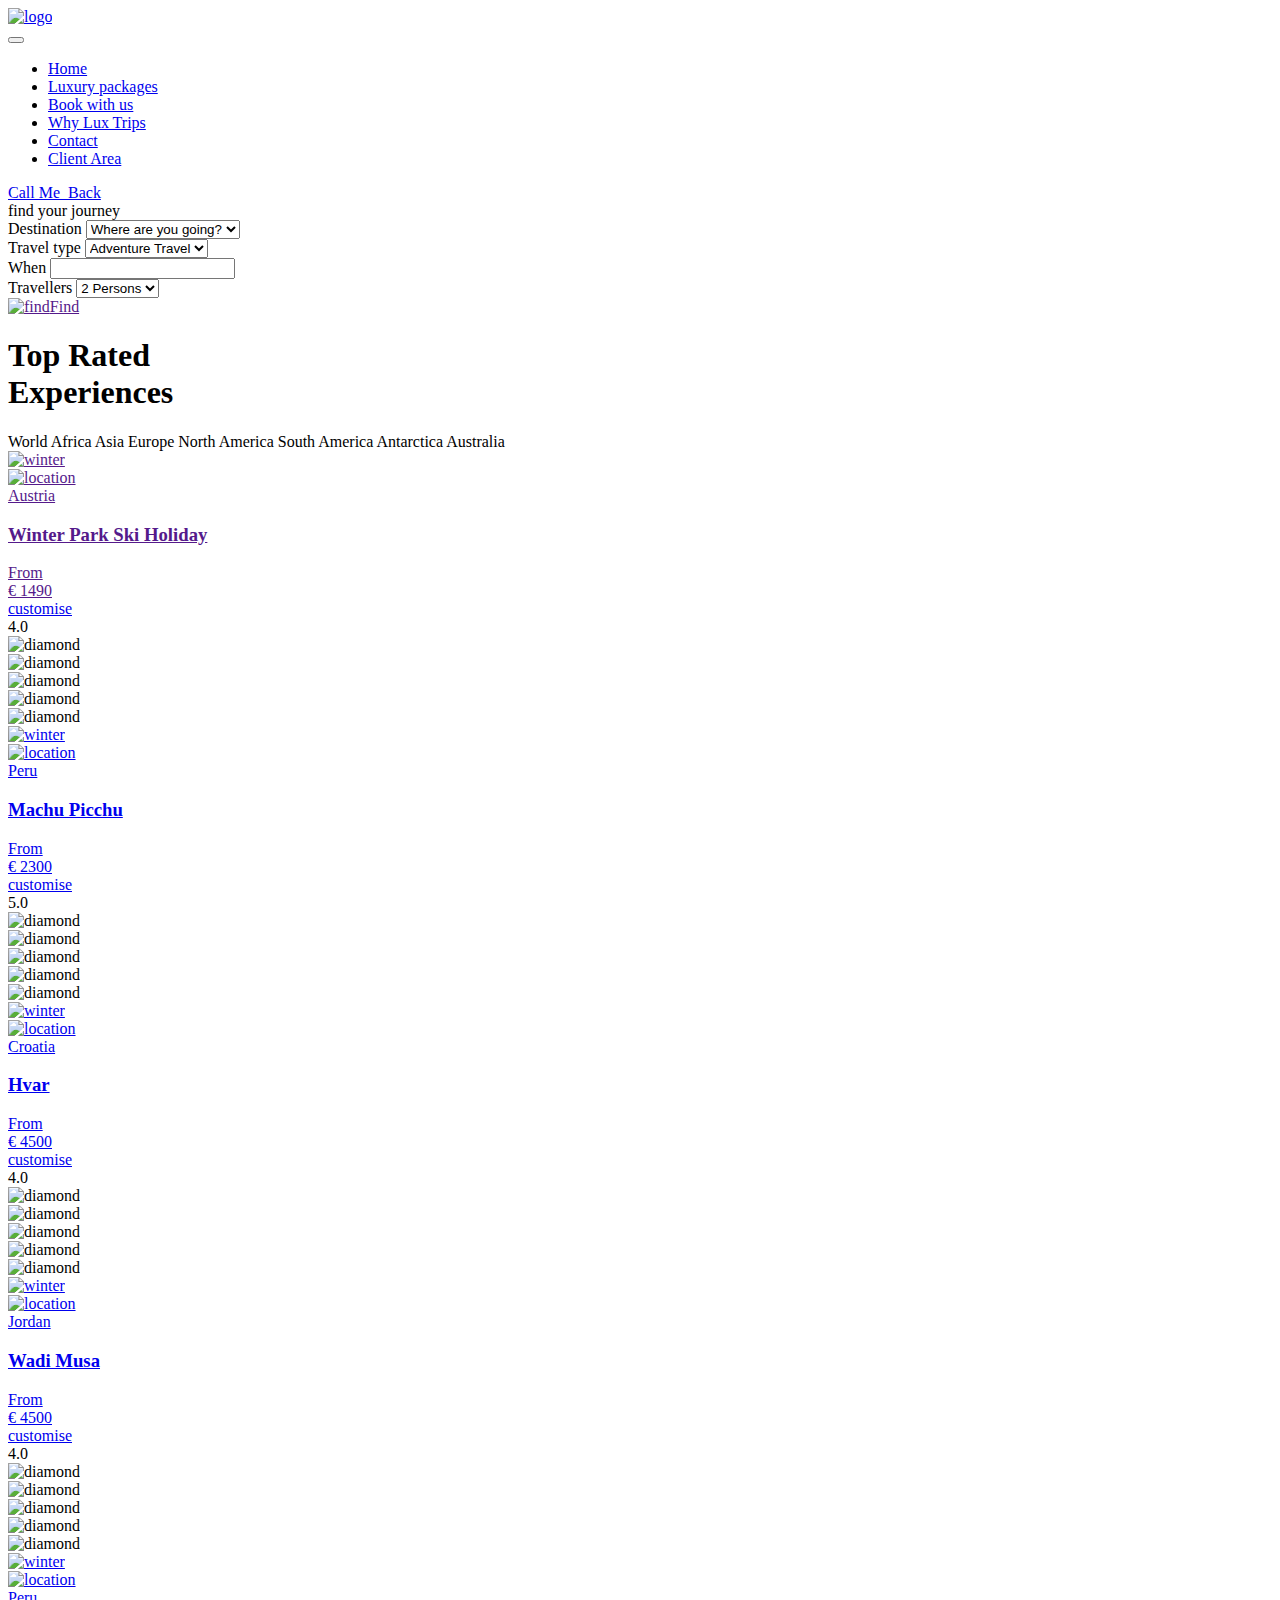
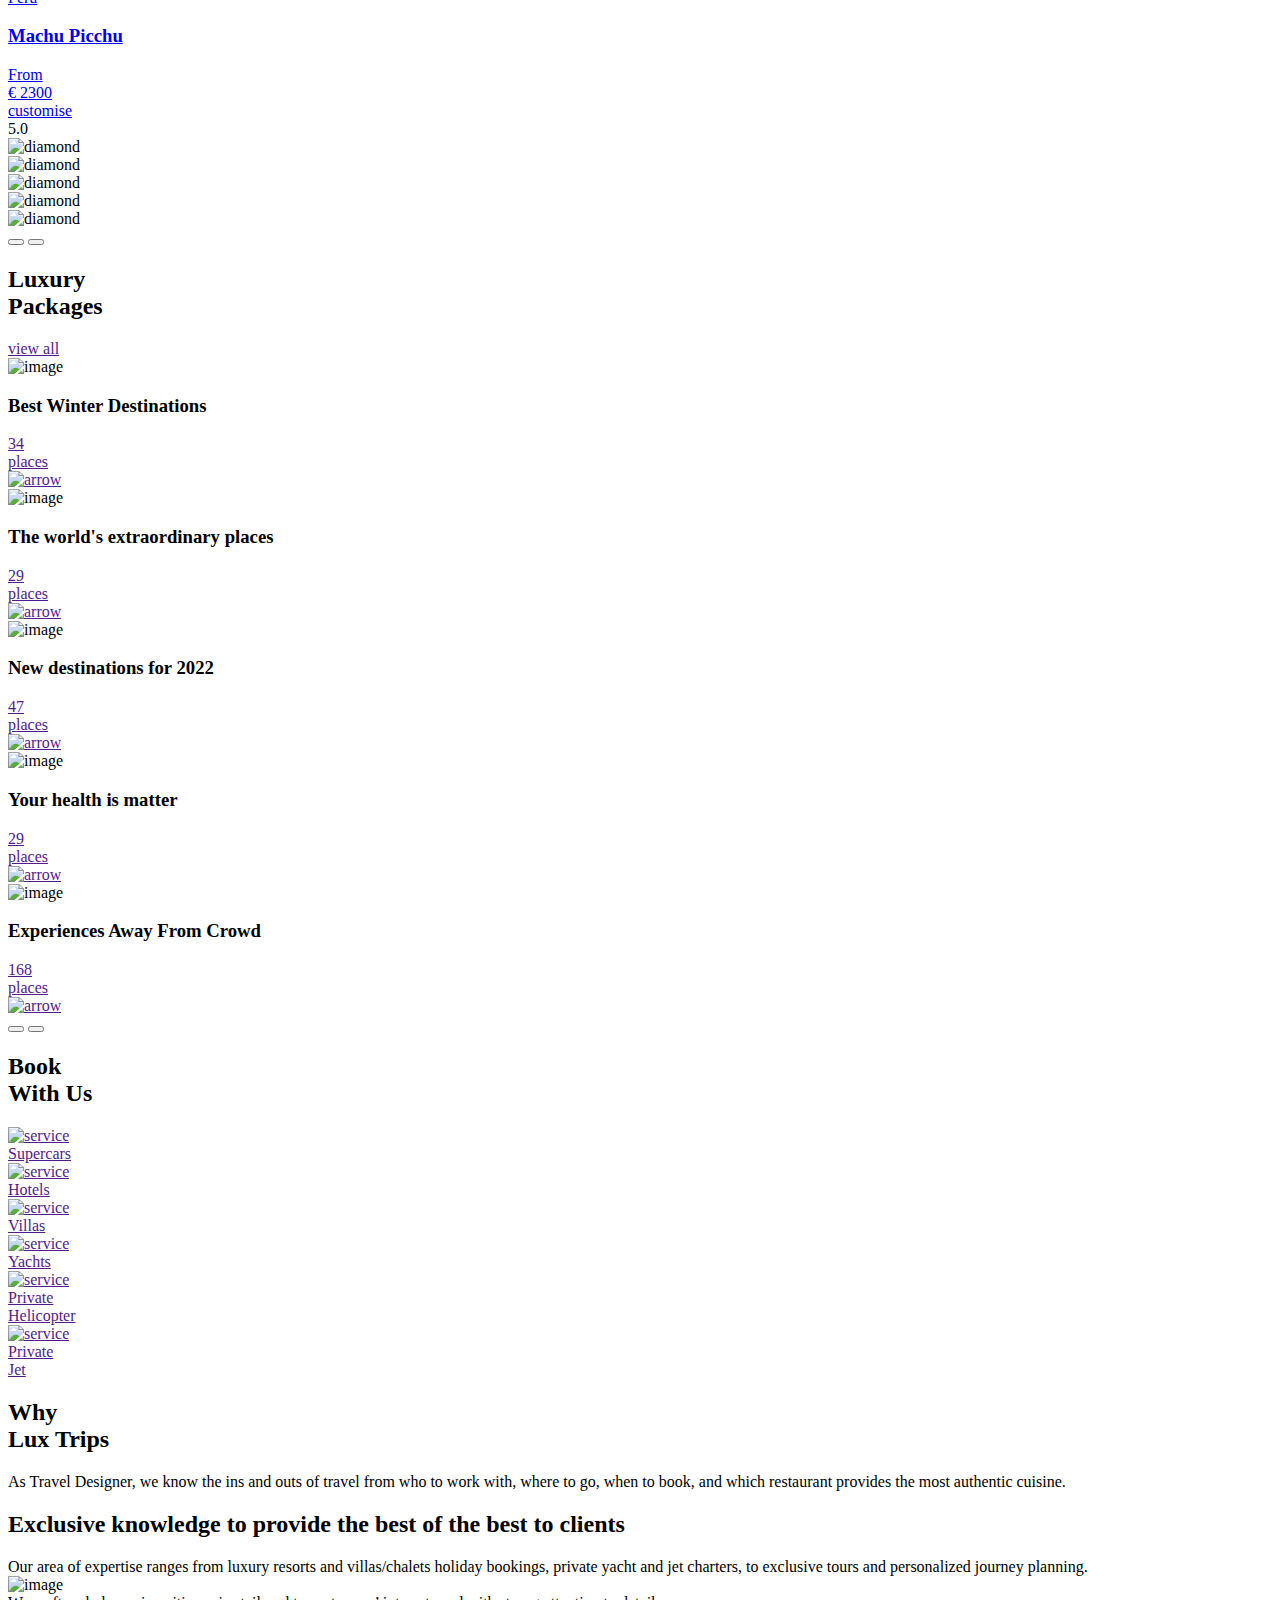
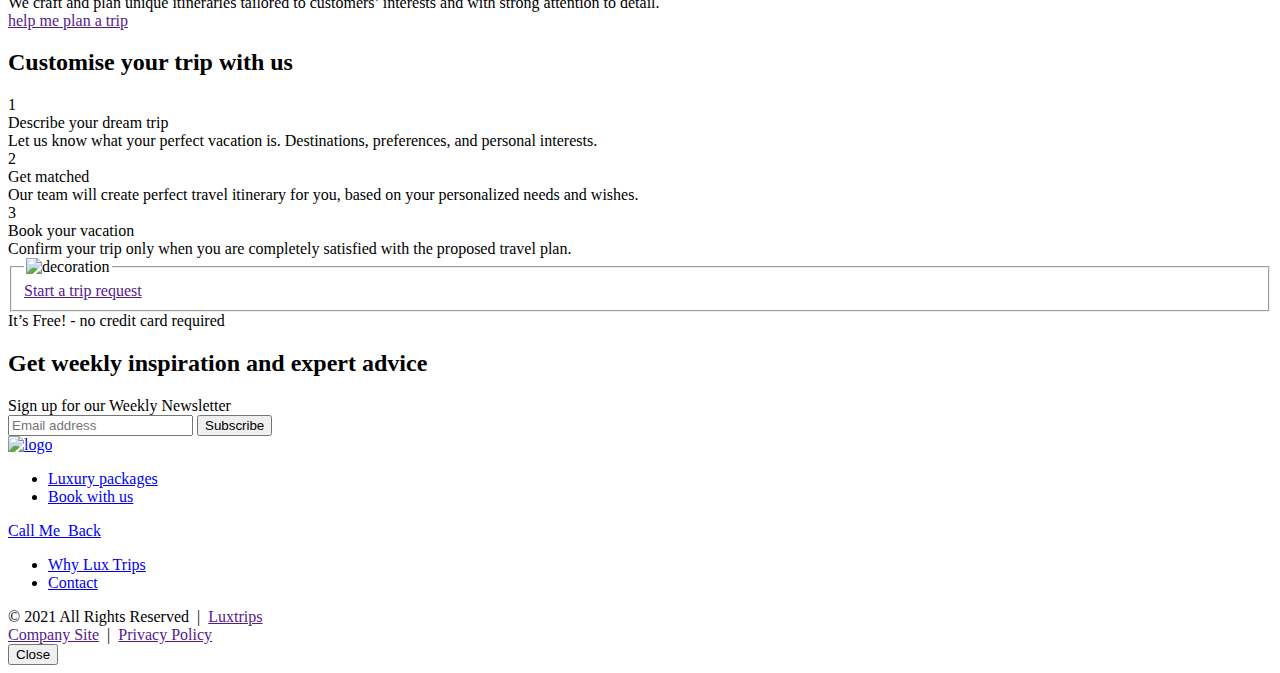
==== index.html @ 66e832b1 "Add files via upload" ====
<!DOCTYPE html>
<html lang="ru">

<head>
	<title>LuxTrips</title>
	<meta charset="UTF-8">
	<meta name="format-detection" content="telephone=no">
	<!-- <style>body{opacity: 0;}</style> -->
	<link rel="stylesheet" href="css/style.min.css?_v=20220326001616">
	<link rel="shortcut icon" href="favicon.ico">
	<!-- <meta name="robots" content="noindex, nofollow"> -->
	<meta name="viewport" content="width=device-width, initial-scale=1.0">
</head>

<body>
	<div class="wrapper">
		<header class="header">
			<div data-lp class="header__wrapper">
				<div class="header__container">
					<div class="header__body">
						<a href="index.html" data-da=".header__body,768" class="header__logo"><img src="img/logo.svg" alt="logo"></a>
						<div class="header__menu menu">
							<button type="button" class="menu__icon icon-menu"><span></span></button>
							<nav class="menu__body">
								<ul class="menu__list">
									<li class="menu__item"><a href="index.html" class="menu__link">Home</a></li>
									<li class="menu__item"><a href="pack.html" class="menu__link">Luxury packages</a></li>
									<li class="menu__item"><a href="booking.html" class="menu__link">Book with us</a></li>
									<li class="menu__item"><a href="why.html" class="menu__link">Why Lux Trips</a></li>
									<li class="menu__item"><a href="contact.html" class="menu__link">Contact</a></li>
									<li class="menu__item"><a href="client.html" class="menu__link">Client Area</a></li>
								</ul>
							</nav>
						</div>
						<a href="#" data-da=".header__body,768" data-popup="#popup" class="header__callback btn btn_b"> Call Me <span>&nbsp;Back</span></a>
					</div>
				</div>
			</div>
		</header>
		<main class="page">
			<section class="page__main-block main-block">
				<div class="main-block__container">
					<div class="main-block__body">
						<div class="main-block__find">find your journey</div>
						<div class="main-block__table">
							<form data-one-select action="#" class="main-block__form form-main">
								<div class="form-main__wrapper">
									<div class="form-main__row form-main__row_first">
										<div class="form-main__destination">
											<label for="sel_dest" class="form-main__label label-main">
												<span class="label-main__text label-main__text_dest">Destination</span>
											</label>
											<select id="sel_dest" name="form[]" class="form">
												<option value="" selected>Where are you going?</option>
												<option value="1">Africa</option>
												<option value="2">Asia</option>
												<option value="3">Europe</option>
												<option value="4">North America</option>
												<option value="5">South America</option>
												<option value="6">Antarctia</option>
												<option value="7">Australia</option>
											</select>
										</div>
										<div class="form-main__type">
											<label for="sel_type" class="form-main__label label-main">
												<span class="label-main__text label-main__text_type">Travel type</span>
											</label>
											<select id="sel_type" name="form[]" class="form">
												<option value="1" selected>Adventure Travel</option>
												<option value="2">Relax Travel</option>
												<option value="3">Romantic Travel</option>
												<option value="4">Winter Travel</option>
											</select>
										</div>
									</div>
									<div class="form-main__row">
										<div class="form-main__date">
											<label for="sel_date" class="form-main__label label-main label-main_pl">
												<span class="label-main__text label-main__text_date">When</span>
											</label>
											<input type="text" id="my-id" class="form-main__input">
										</div>
										<div class="form-main__traveller">
											<label for="sel_traveller" class="form-main__label label-main">
												<span class="label-main__text label-main__text_travellers">Travellers</span>
											</label>
											<select id="sel_traveller" name="form[]" class="form">
												<option value="" selected>2 Persons</option>
												<option value="1">1 Person</option>
												<option value="2">2 Persons</option>
												<option value="3">3 Persons</option>
												<option value="4">4 Persons</option>
												<option value="5">5 Persons</option>
												<option value="6">6 Persons</option>
												<option value="7">7 Persons</option>
												<option value="8">8 Persons</option>
											</select>
										</div>
									</div>
								</div>
								<a href="" class="form-main__button btn btn_find"><img src="img/icons/find.svg" alt="find"><span>Find</span></a>
							</form>
						</div>
					</div>
				</div>
			</section>
			<section class="page__top top">
				<div class="top__container">
					<h1 class="top__title title title-block">Top Rated <br> Experiences</h1>
					<div class="top__body">
						<div class="top__categories">
							<span data-filter="all" class="top__category _active">World</span>
							<span data-filter="filter1" class="top__category">Africa</span>
							<span data-filter="filter2" class="top__category">Asia</span>
							<span data-filter="filter3" class="top__category">Europe</span>
							<span data-filter="filter2" class="top__category">North America</span>
							<span data-filter="filter1" class="top__category">South America</span>
							<span data-filter="filter3" class="top__category">Antarctica</span>
							<span data-filter="filter1" class="top__category">Australia</span>
						</div>
						<div class="top__slider swiper">
							<div class="top__wrapper swiper-wrapper">
								<article class="top__slide swiper-slide card filter2">
									<a href="" class="card__link">
										<picture><source srcset="img/top/01.webp" type="image/webp"><img class="card__bg" src="img/top/01.jpg" alt="winter"></picture>
										<div class="card__body">
											<div class="card__content">
												<div class="card__dest dest-card">
													<div class="dest-card__top">
														<div class="dest-card__icon">
															<img src="img/top/location.svg" alt="location">
														</div>
														<div class="dest-card__country">Austria</div>
													</div>
													<h3 class="dest-card__place">Winter Park Ski Holiday</h3>
												</div>
												<div class="card__price price-card">
													<div class="price-card__content">
														<div class="price-card__from">From</div>
														<div class="price-card__price">€ 1490</div>
													</div>
													<a href="#" class="price-card__button btn btn_b">customise</a>
												</div>
											</div>
											<div class="card__rating">
												<div class="card__number">4.0</div>
												<div class="card__items">
													<div class="card__item">
														<img src="img/top/diamond_b.svg" alt="diamond">
													</div>
													<div class="card__item">
														<img src="img/top/diamond_f.svg" alt="diamond">
													</div>
													<div class="card__item">
														<img src="img/top/diamond_f.svg" alt="diamond">
													</div>
													<div class="card__item">
														<img src="img/top/diamond_f.svg" alt="diamond">
													</div>
													<div class="card__item">
														<img src="img/top/diamond_f.svg" alt="diamond">
													</div>
												</div>
											</div>
										</div>
									</a>
								</article>
								<article class="top__slide swiper-slide card filter1">
									<a href="#" class="card__link">
										<picture><source srcset="img/top/02.webp" type="image/webp"><img class="card__bg" src="img/top/02.jpg" alt="winter"></picture>
										<div class="card__body">
											<div class="card__content">
												<div class="card__dest dest-card">
													<div class="dest-card__top">
														<div class="dest-card__icon">
															<img src="img/top/location.svg" alt="location">
														</div>
														<div class="dest-card__country">Peru</div>
													</div>
													<h3 class="dest-card__place">Machu Picchu</h3>
												</div>
												<div class="card__price price-card">
													<div class="price-card__content">
														<div class="price-card__from">From</div>
														<div class="price-card__price">€ 2300</div>
													</div>
													<a href="#" class="price-card__button btn btn_b price-card__button_show">customise</a>
												</div>
											</div>
											<div class="card__rating">
												<div class="card__number">5.0</div>
												<div class="card__items">
													<div class="card__item">
														<img src="img/top/diamond_f.svg" alt="diamond">
													</div>
													<div class="card__item">
														<img src="img/top/diamond_f.svg" alt="diamond">
													</div>
													<div class="card__item">
														<img src="img/top/diamond_f.svg" alt="diamond">
													</div>
													<div class="card__item">
														<img src="img/top/diamond_f.svg" alt="diamond">
													</div>
													<div class="card__item">
														<img src="img/top/diamond_f.svg" alt="diamond">
													</div>
												</div>
											</div>
										</div>
									</a>
								</article>
								<article class="top__slide swiper-slide card filter1">
									<a href="#" class="card__link">
										<picture><source srcset="img/top/03.webp" type="image/webp"><img class="card__bg" src="img/top/03.jpg" alt="winter"></picture>
										<div class="card__body">
											<div class="card__content">
												<div class="card__dest dest-card">
													<div class="dest-card__top">
														<div class="dest-card__icon">
															<img src="img/top/location.svg" alt="location">
														</div>
														<div class="dest-card__country">Croatia</div>
													</div>
													<h3 class="dest-card__place">Hvar</h3>
												</div>
												<div class="card__price price-card">
													<div class="price-card__content">
														<div class="price-card__from">From</div>
														<div class="price-card__price">€ 4500</div>
													</div>
													<a href="#" class="price-card__button btn btn_b">customise</a>
												</div>
											</div>
											<div class="card__rating">
												<div class="card__number">4.0</div>
												<div class="card__items">
													<div class="card__item">
														<img src="img/top/diamond_b.svg" alt="diamond">
													</div>
													<div class="card__item">
														<img src="img/top/diamond_f.svg" alt="diamond">
													</div>
													<div class="card__item">
														<img src="img/top/diamond_f.svg" alt="diamond">
													</div>
													<div class="card__item">
														<img src="img/top/diamond_f.svg" alt="diamond">
													</div>
													<div class="card__item">
														<img src="img/top/diamond_f.svg" alt="diamond">
													</div>
												</div>
											</div>
										</div>
									</a>
								</article>
								<article class="top__slide swiper-slide card filter1">
									<a href="#" class="card__link">
										<picture><source srcset="img/top/04.webp" type="image/webp"><img class="card__bg" src="img/top/04.jpg" alt="winter"></picture>
										<div class="card__body">
											<div class="card__content">
												<div class="card__dest dest-card">
													<div class="dest-card__top">
														<div class="dest-card__icon">
															<img src="img/top/location.svg" alt="location">
														</div>
														<div class="dest-card__country">Jordan</div>
													</div>
													<h3 class="dest-card__place">Wadi Musa</h3>
												</div>
												<div class="card__price price-card">
													<div class="price-card__content">
														<div class="price-card__from">From</div>
														<div class="price-card__price">€ 4500</div>
													</div>
													<a href="#" class="price-card__button btn btn_b">customise</a>
												</div>
											</div>
											<div class="card__rating">
												<div class="card__number">4.0</div>
												<div class="card__items">
													<div class="card__item">
														<img src="img/top/diamond_b.svg" alt="diamond">
													</div>
													<div class="card__item">
														<img src="img/top/diamond_f.svg" alt="diamond">
													</div>
													<div class="card__item">
														<img src="img/top/diamond_f.svg" alt="diamond">
													</div>
													<div class="card__item">
														<img src="img/top/diamond_f.svg" alt="diamond">
													</div>
													<div class="card__item">
														<img src="img/top/diamond_f.svg" alt="diamond">
													</div>
												</div>
											</div>
										</div>
									</a>
								</article>
								<article class="top__slide swiper-slide card filter3">
									<a href="#" class="card__link">
										<picture><source srcset="img/top/05.webp" type="image/webp"><img class="card__bg" src="img/top/05.jpg" alt="winter"></picture>
										<div class="card__body">
											<div class="card__content">
												<div class="card__dest dest-card">
													<div class="dest-card__top">
														<div class="dest-card__icon">
															<img src="img/top/location.svg" alt="location">
														</div>
														<div class="dest-card__country">Peru</div>
													</div>
													<h3 class="dest-card__place">Machu Picchu</h3>
												</div>
												<div class="card__price price-card">
													<div class="price-card__content">
														<div class="price-card__from">From</div>
														<div class="price-card__price">€ 2300</div>
													</div>
													<a href="#" class="price-card__button btn btn_b">customise</a>
												</div>
											</div>
											<div class="card__rating">
												<div class="card__number">5.0</div>
												<div class="card__items">
													<div class="card__item">
														<img src="img/top/diamond_f.svg" alt="diamond">
													</div>
													<div class="card__item">
														<img src="img/top/diamond_f.svg" alt="diamond">
													</div>
													<div class="card__item">
														<img src="img/top/diamond_f.svg" alt="diamond">
													</div>
													<div class="card__item">
														<img src="img/top/diamond_f.svg" alt="diamond">
													</div>
													<div class="card__item">
														<img src="img/top/diamond_f.svg" alt="diamond">
													</div>
												</div>
											</div>
										</div>
									</a>
								</article>
							</div>
							<button type="button" class="slider-arrow slider-arrow_prev"></button>
							<button type="button" class="slider-arrow slider-arrow_next"></button>
						</div>
					</div>
			</section>
			<section class="page__lux lux">
				<div class="lux__container">
					<div class="lux__header">
						<h2 class="lux__title title">Luxury <br> Packages</h2>
						<a href="" class="lux__button btn btn_b">view all</a>
					</div>
					<article data-da=".lux__wrapper,768" class="lux__pack pack-lux pack-lux_mt">
						<div class="pack-lux__image">
							<picture><source srcset="img/lux/02.webp" type="image/webp"><img src="img/lux/02.jpg" alt="image"></picture>
						</div>
						<div class="pack-lux__wrapper">
							<h3 class="pack-lux__title">Best Winter Destinations</h3>
						</div>
						<div class="pack-lux__body">
							<a href="" class="pack-lux__content">
								<div class="pack-lux__number">34</div>
								<div class="pack-lux__text">places</div>
								<img src="img/lux/arrow_right.svg" alt="arrow">
							</a>
						</div>
					</article>
					<article data-da=".lux__wrapper,768" class="lux__pack pack-lux">
						<div class="pack-lux__image">
							<picture><source srcset="img/lux/04.webp" type="image/webp"><img src="img/lux/04.jpg" alt="image"></picture>
						</div>
						<div class="pack-lux__wrapper">
							<h3 class="pack-lux__title">The world's extraordinary places</h3>
						</div>
						<div class="pack-lux__body">
							<a href="" class="pack-lux__content">
								<div class="pack-lux__number">29</div>
								<div class="pack-lux__text">places</div>
								<img src="img/lux/arrow_right.svg" alt="arrow">
							</a>
						</div>
					</article>
					<article data-da=".lux__wrapper,768" class="lux__pack pack-lux pack-lux_mb ">
						<div class="pack-lux__image">
							<picture><source srcset="img/lux/01.webp" type="image/webp"><img src="img/lux/01.jpg" alt="image"></picture>
						</div>
						<div class="pack-lux__wrapper">
							<h3 class="pack-lux__title">New destinations for 2022</h3>
						</div>
						<div class="pack-lux__body">
							<a href="" class="pack-lux__content">
								<div class="pack-lux__number">47</div>
								<div class="pack-lux__text">places</div>
								<img src="img/lux/arrow_right.svg" alt="arrow">
							</a>
						</div>
					</article>
					<article data-da=".lux__wrapper,768" class="lux__pack pack-lux">
						<div class="pack-lux__image">
							<picture><source srcset="img/lux/03.webp" type="image/webp"><img src="img/lux/03.jpg" alt="image"></picture>
						</div>
						<div class="pack-lux__wrapper">
							<h3 class="pack-lux__title">Your health is matter</h3>
						</div>
						<div class="pack-lux__body">
							<a href="" class="pack-lux__content">
								<div class="pack-lux__number">29</div>
								<div class="pack-lux__text">places</div>
								<img src="img/lux/arrow_right.svg" alt="arrow">
							</a>
						</div>
					</article>
					<article data-da=".lux__wrapper,768" class="lux__pack pack-lux pack-lux_mb">
						<div class="pack-lux__image">
							<picture><source srcset="img/lux/05.webp" type="image/webp"><img src="img/lux/05.jpg" alt="image"></picture>
						</div>
						<div class="pack-lux__wrapper">
							<h3 class="pack-lux__title">Experiences Away From Crowd</h3>
						</div>
						<div class="pack-lux__body">
							<a href="" class="pack-lux__content">
								<div class="pack-lux__number">168</div>
								<div class="pack-lux__text">places</div>
								<img src="img/lux/arrow_right.svg" alt="arrow">
							</a>
						</div>
					</article>
					<div class="lux__slider swiper">
						<div class="lux__wrapper swiper-wrapper">
						</div>
						<button type="button" class="slider-arrow slider-arrow_prev"></button>
						<button type="button" class="slider-arrow slider-arrow_next"></button>
					</div>
				</div>
			</section>
			<section class="page__book book">
				<div class="book__container">
					<h2 class="book__title title title-block">Book <br> With Us</h2>
					<div class="book__body">
						<div class="book__item service">
							<a href="" class="service__body">
								<div class="service__image">
									<picture><source srcset="img/book/01.webp" type="image/webp"><img src="img/book/01.jpg" alt="service"></picture>
								</div>
								<div class="service__text">Supercars</div>
							</a>
						</div>
						<div class="book__item service">
							<a href="" class="service__body">
								<div class="service__image">
									<picture><source srcset="img/book/02.webp" type="image/webp"><img src="img/book/02.jpg" alt="service"></picture>
								</div>
								<div class="service__text">Hotels</div>
							</a>
						</div>
						<div class="book__item service">
							<a href="" class="service__body">
								<div class="service__image">
									<picture><source srcset="img/book/03.webp" type="image/webp"><img src="img/book/03.jpg" alt="service"></picture>
								</div>
								<div class="service__text">Villas</div>
							</a>
						</div>
						<div class="book__item service">
							<a href="" class="service__body">
								<div class="service__image">
									<picture><source srcset="img/book/04.webp" type="image/webp"><img src="img/book/04.jpg" alt="service"></picture>
								</div>
								<div class="service__text">Yachts</div>
							</a>
						</div>
						<div class="book__item service">
							<a href="" class="service__body">
								<div class="service__image">
									<picture><source srcset="img/book/05.webp" type="image/webp"><img src="img/book/05.jpg" alt="service"></picture>
								</div>
								<div class="service__text">Private <br> Helicopter</div>
							</a>
						</div>
						<div class="book__item service">
							<a href="" class="service__body">
								<div class="service__image">
									<picture><source srcset="img/book/06.webp" type="image/webp"><img src="img/book/06.jpg" alt="service"></picture>
								</div>
								<div class="service__text">Private <br> Jet</div>
							</a>
						</div>
					</div>
				</div>
			</section>
			<section class="page__why why">
				<div class="why__container">
					<div class="why__info info">
						<h2 class="info__title title">Why <br> Lux Trips</h2>
						<div class="info__text">As Travel Designer, we know the ins and outs of travel from who to work with, where to go, when to book, and which restaurant provides the most authentic cuisine. </div>
					</div>
					<div class="why__info info">
						<h2 class="info__title info__title_s">Exclusive knowledge to provide the best of the best to clients</h2>
						<div class="info__text">Our area of expertise ranges from luxury resorts and villas/chalets holiday bookings, private yacht and jet charters, to exclusive tours and personalized journey planning. </div>
					</div>
					<div class="why__bottom">
						<div class="why__image">
							<picture><source srcset="img/why/pin_4.webp" type="image/webp"><img src="img/why/pin_4.png" alt="image"></picture>
						</div>
						<div class="why__content">
							<div class="why__text why__text_s">We craft and plan unique itineraries tailored to customers’ interests and with strong attention to detail.</div>
							<a href="" class="why__button btn btn_b">help me plan a trip</a>
						</div>
					</div>
				</div>
			</section>
			<section class="page__custom custom">
				<div class="custom__container">
					<h2 class="custom__title title">Customise your trip with us</h2>
					<div class="custom__body">
						<div class="custom__row">
							<div class="custom__number">
								<div class="custom__order">1</div>
							</div>
							<div class="custom__content">
								<div class="custom__subtitle">Describe your dream trip</div>
								<div class="custom__text">Let us know what your perfect vacation is. Destinations, preferences, and personal interests. </div>
							</div>
						</div>
						<div class="custom__row">
							<div class="custom__number">
								<div class="custom__order">2</div>
							</div>
							<div class="custom__content">
								<div class="custom__subtitle">Get matched</div>
								<div class="custom__text">Our team will create perfect travel itinerary for you, based on your personalized needs and wishes.</div>
							</div>
						</div>
						<div class="custom__row">
							<div class="custom__number">
								<div class="custom__order">3</div>
							</div>
							<div class="custom__content">
								<div class="custom__subtitle">Book your vacation</div>
								<div class="custom__text">Confirm your trip only when you are completely satisfied with the proposed travel plan. </div>
							</div>
						</div>
					</div>
					<div class="custom__wrapper">
						<fieldset class="custom__button super-btn super-btn_black">
							<legend class="super-btn__image">
								<img src="img/custom/decoration_top.svg" alt="decoration">
							</legend>
							<a href="" class="super-btn__button btn btn_big">Start a trip request</a>
						</fieldset>
					</div>
					<div class="custom__condition">It’s Free! - no credit card required</div>
				</div>
			</section>
			<section class="page__get get">
				<div class="get__container">
					<div class="get__wrapper">
						<h2 class="get__title title">Get weekly inspiration and expert advice</h2>
						<div class="get__text">Sign up for our Weekly Newsletter</div>
						<form class="get__form" action="#">
							<input data-required="email" autocomplete="off" type="text" name="form[]" data-error="Enter e-mail correctly" placeholder="Email address" class="input">
							<button type="submit" class="get__button btn btn_white btn_pseudow">Subscribe</button>
						</form>
					</div>
				</div>
			</section>
		</main>
		<footer class="footer">
			<div class="footer__container">
				<a href="index.html" class="footer__logo"><img src="img/logo.svg" alt="logo"></a>
				<div class="footer__body">
					<div class="footer__menu footer__menu_l menu-footer">
						<nav class="menu-footer__body">
							<ul class="menu-footer__list">
								<li class="menu-footer__item"><a href="pack.html" class="menu-footer__link">Luxury packages</a></li>
								<li class="menu-footer__item"><a href="booking.html" class="menu-footer__link">Book with us</a></li>
							</ul>
						</nav>
					</div>
					<a href="#" data-popup="#popup" class="footer__callback btn btn_b">Call Me <span>&nbsp;Back</span></a>
					<div class="footer__menu footer__menu_r menu-footer">
						<nav class="menu-footer__body">
							<ul class="menu-footer__list">
								<li class="menu-footer__item"><a href="why.html" class="menu-footer__link">Why Lux Trips</a></li>
								<li class="menu-footer__item"><a href="contact.html" class="menu-footer__link">Contact</a></li>
							</ul>
						</nav>
					</div>
				</div>
			</div>
			<div class="footer__bottom bottom-footer">
				<div class="bottom-footer__container">
					<div class="bottom-footer__item">© 2021 All Rights Reserved <span>&nbsp;|&nbsp;</span> <a href="" class="bottom-footer__link">Luxtrips</a></div>
					<div class="bottom-footer__item">
						<a href="" class="bottom-footer__link">Company Site</a>
						<span>&nbsp;|&nbsp;</span>
						<a href="" class="bottom-footer__link">Privacy Policy</a>
					</div>
				</div>
			</div>
		</footer>
	</div>

	<div id="popup" aria-hidden="true" class="popup">
		<div class="popup__wrapper">
			<div class="popup__content">
				<button data-close type="button" class="popup__close">Close</button>
				<div class="popup__text">
				</div>
			</div>
		</div>
	</div>


	<script src="js/app.min.js?_v=20220326001616"></script>
</body>

</html>
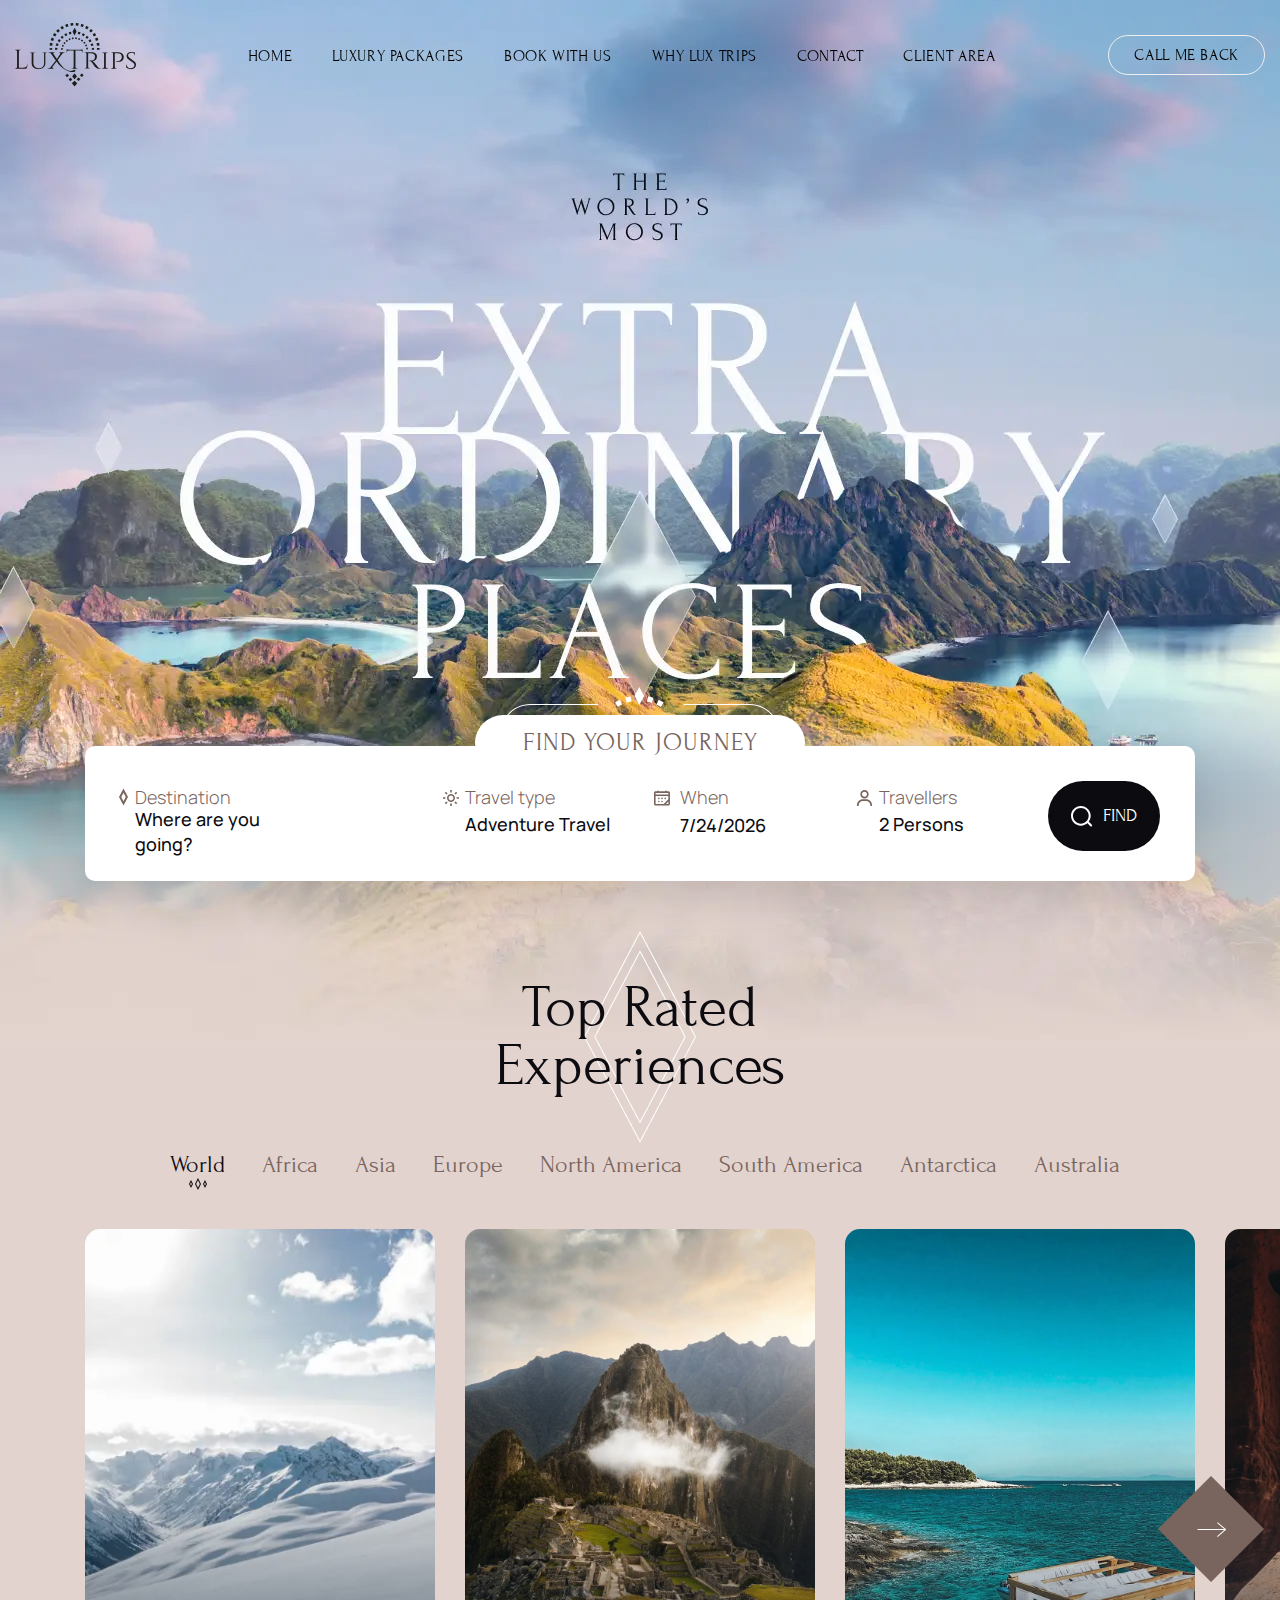
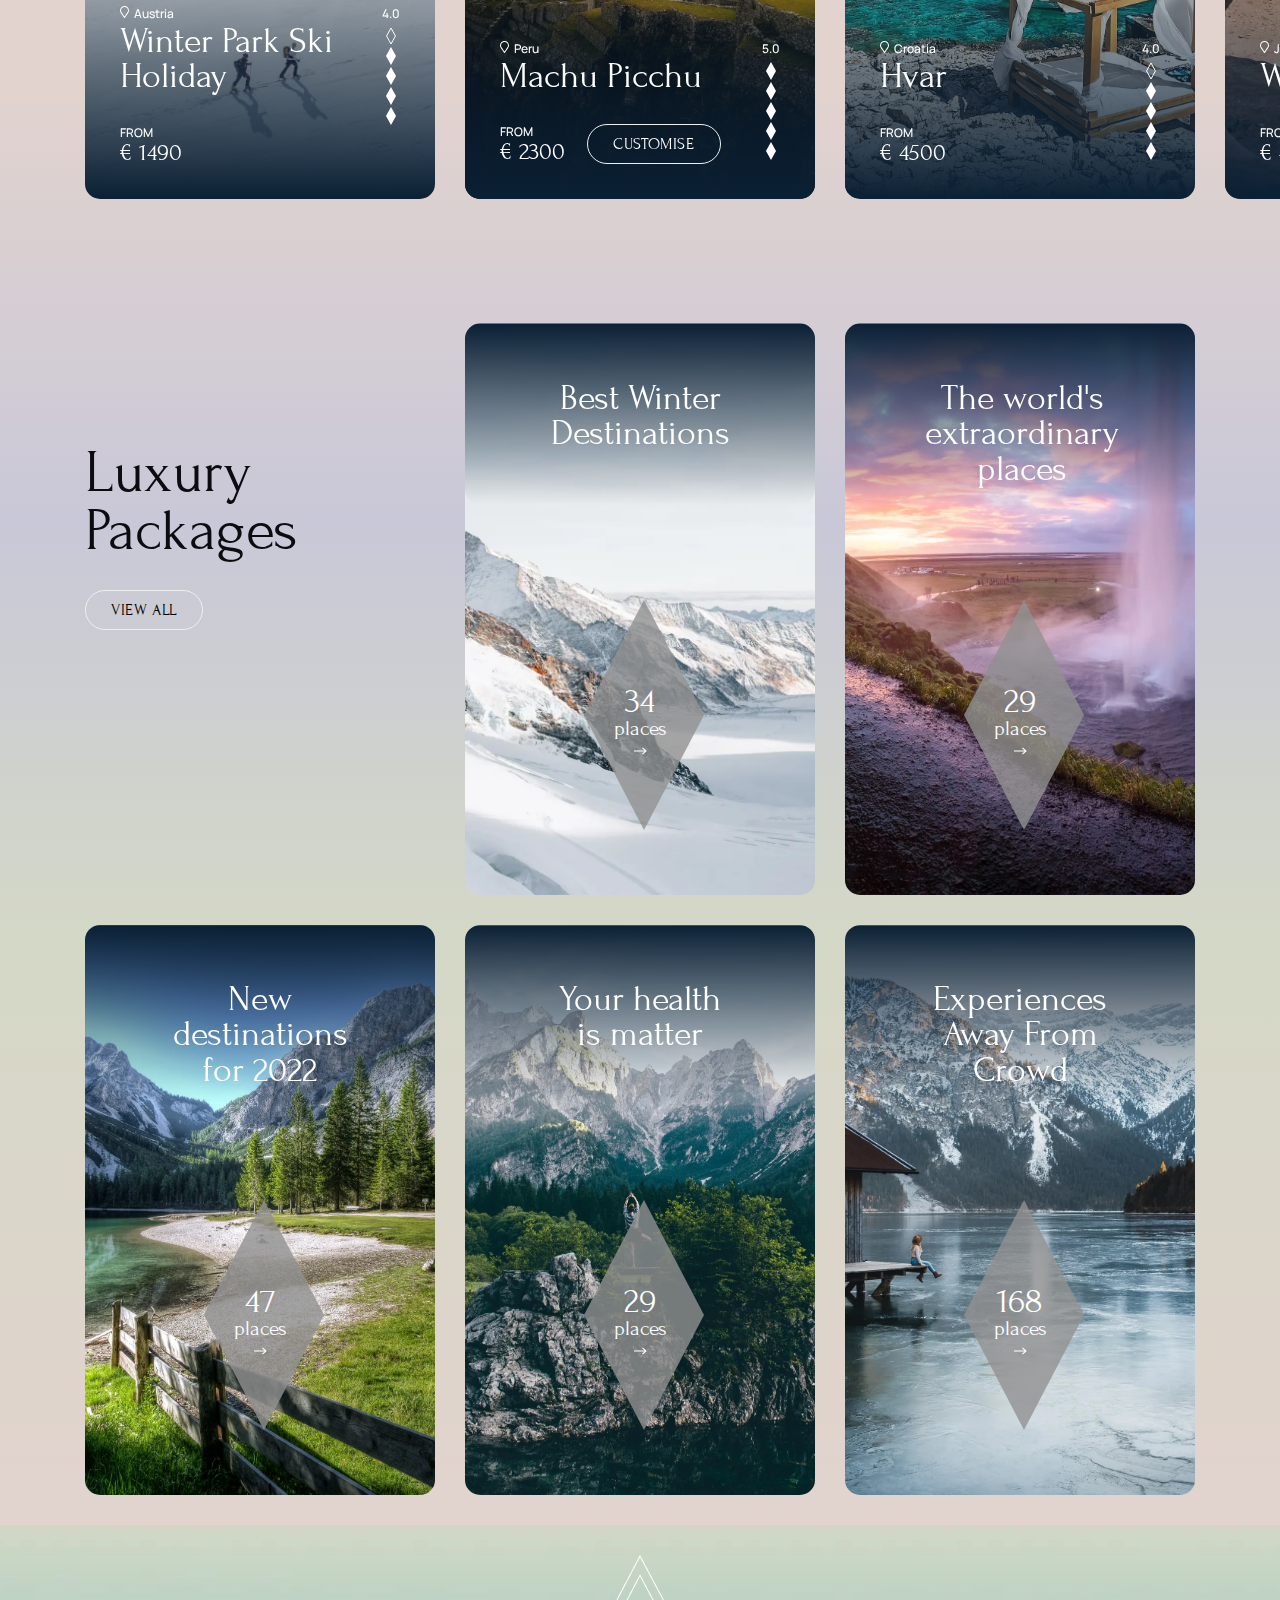
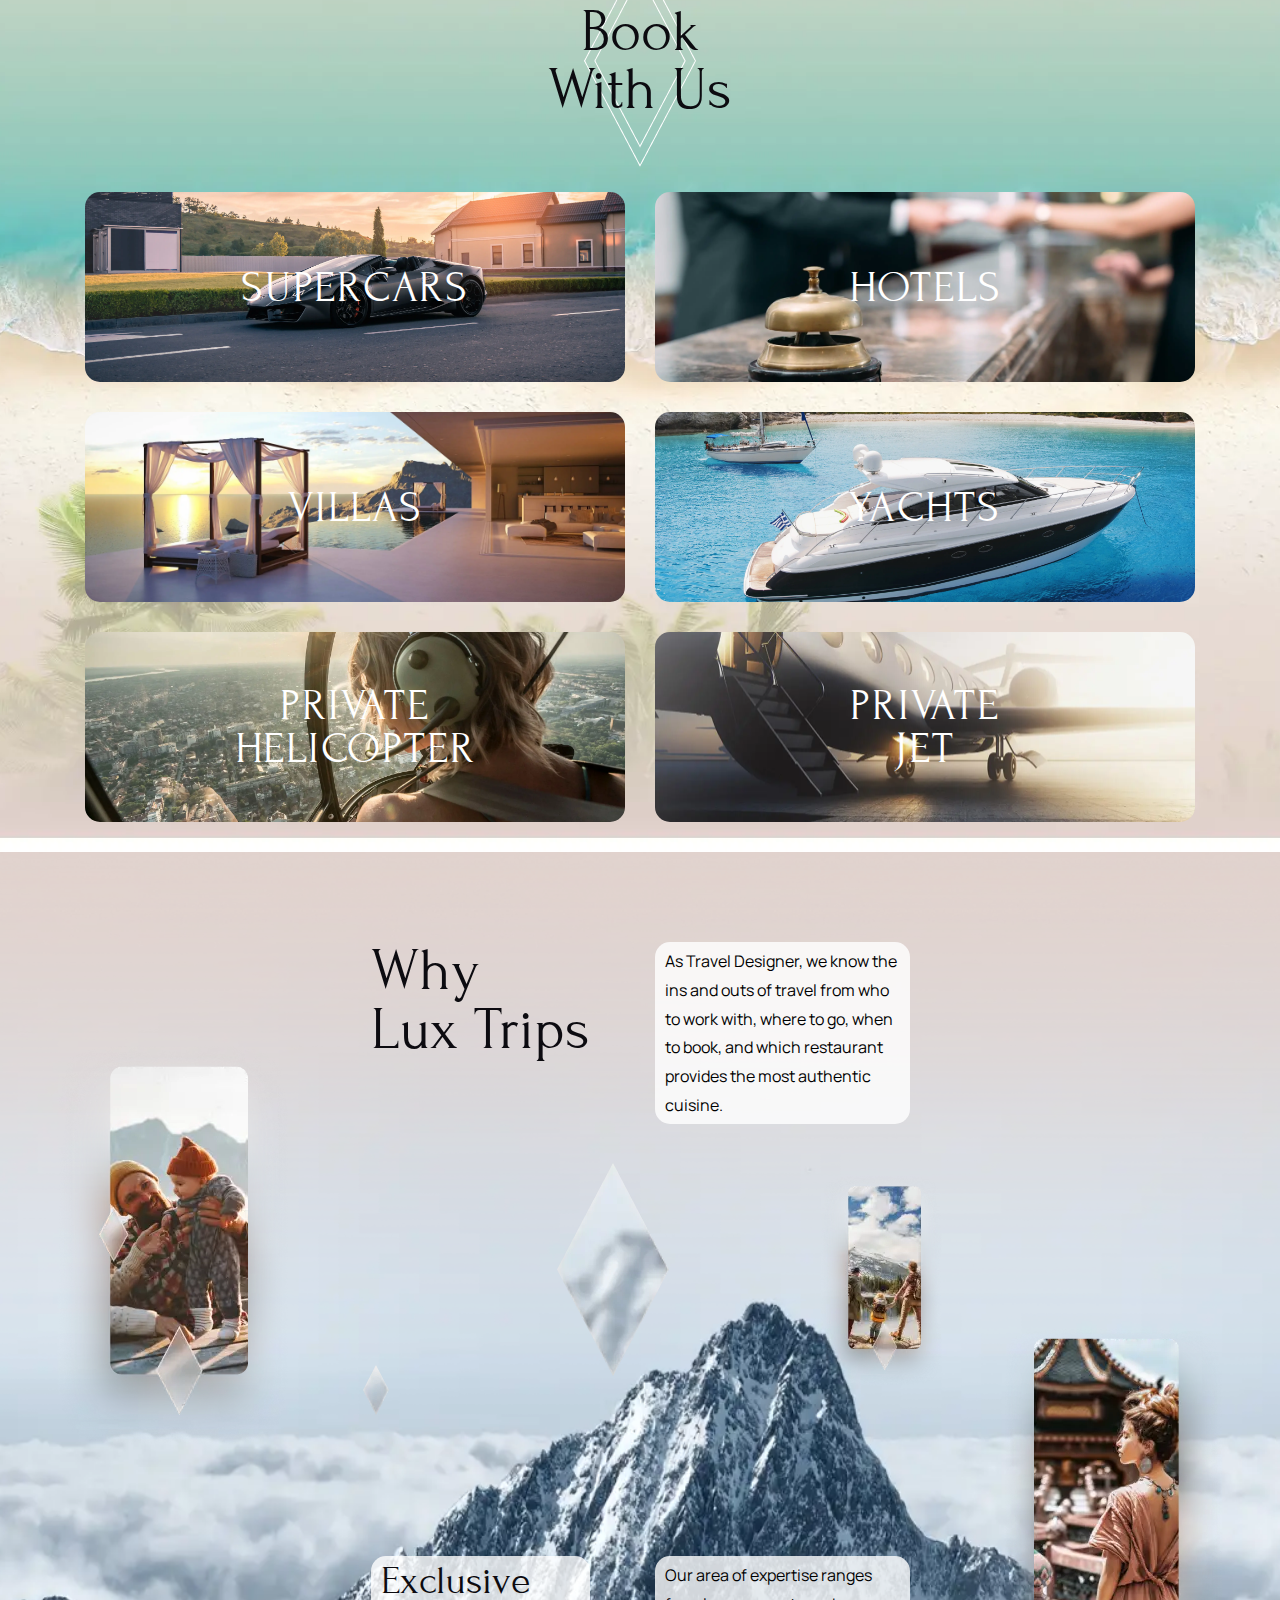
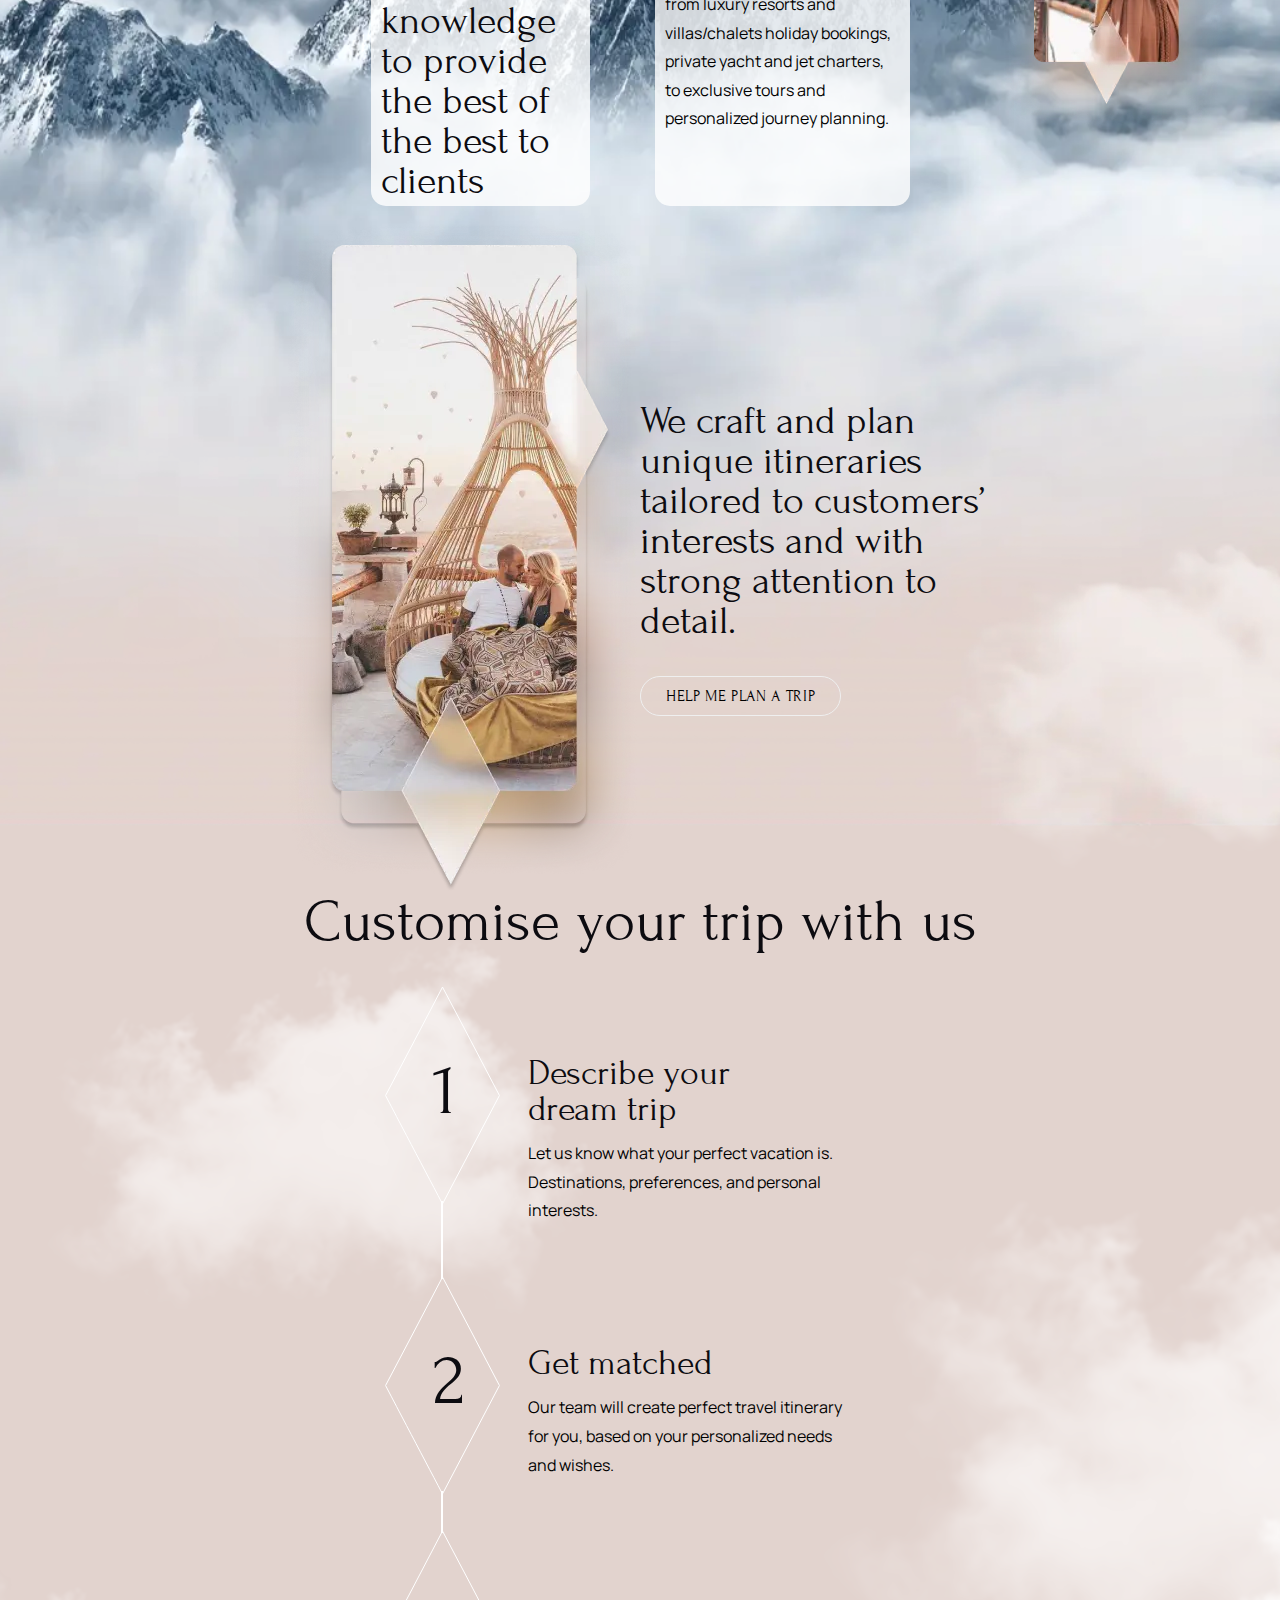
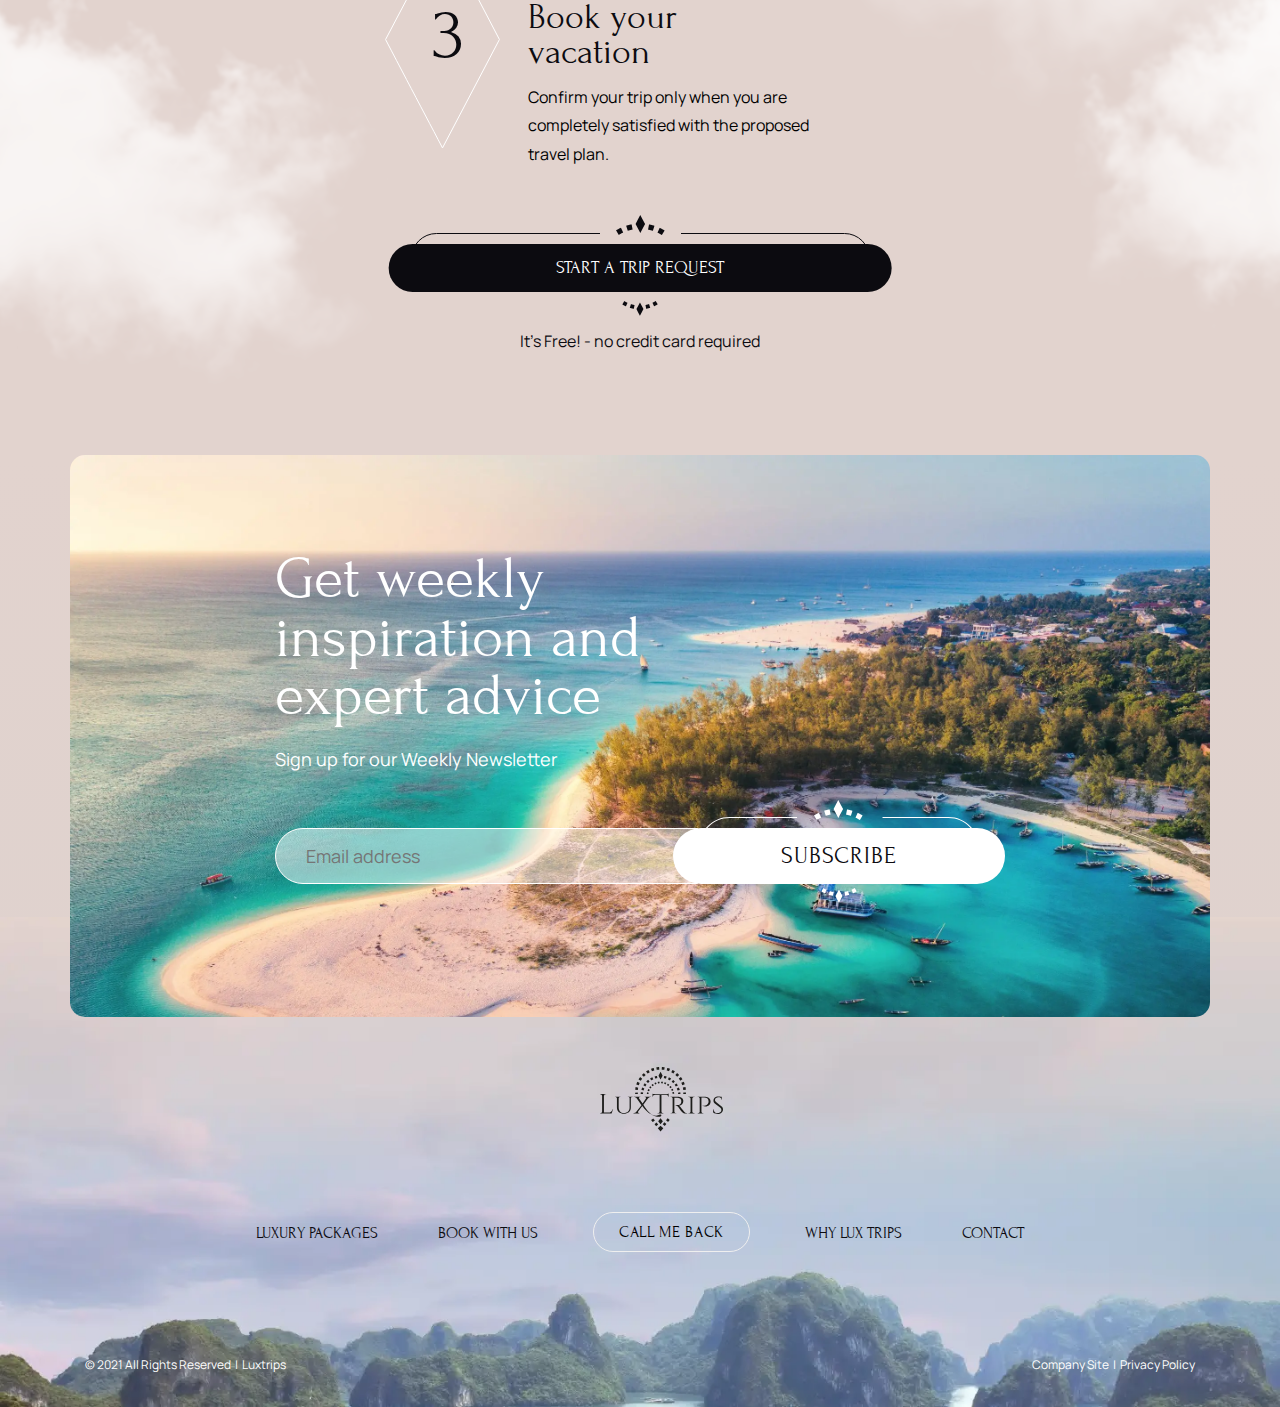
==== commit 5fc89be0: "Add files via upload" ====
--- a/index.html
+++ b/index.html
@@ -6,7 +6,7 @@
 	<meta charset="UTF-8">
 	<meta name="format-detection" content="telephone=no">
 	<!-- <style>body{opacity: 0;}</style> -->
-	<link rel="stylesheet" href="css/style.min.css?_v=20220326001616">
+	<link rel="stylesheet" href="css/style.min.css?_v=20220326004340">
 	<link rel="shortcut icon" href="favicon.ico">
 	<!-- <meta name="robots" content="noindex, nofollow"> -->
 	<meta name="viewport" content="width=device-width, initial-scale=1.0">
@@ -38,7 +38,7 @@
 			</div>
 		</header>
 		<main class="page">
-			<section class="page__main-block main-block">
+			<div class="page__main-block main-block">
 				<div class="main-block__container">
 					<div class="main-block__body">
 						<div class="main-block__find">find your journey</div>
@@ -103,7 +103,7 @@
 						</div>
 					</div>
 				</div>
-			</section>
+			</div>
 			<section class="page__top top">
 				<div class="top__container">
 					<h1 class="top__title title title-block">Top Rated <br> Experiences</h1>
@@ -619,7 +619,7 @@
 	</div>
 
 
-	<script src="js/app.min.js?_v=20220326001616"></script>
+	<script src="js/app.min.js?_v=20220326004340"></script>
 </body>
 
 </html>--- a/css/style.min.css
+++ b/css/style.min.css
@@ -0,0 +1 @@
+@charset "UTF-8";@import url(https://fonts.googleapis.com/css?family=Forum:regular&display=swap);@import url(https://fonts.googleapis.com/css?family=Manrope:300,regular,500,600&display=swap);*{padding:0;margin:0;border:0}*,:after,:before{-webkit-box-sizing:border-box;box-sizing:border-box}body,html{height:100%;min-width:375px}body{color:#000;line-height:1;font-family:Manrope;font-size:1.125rem;-ms-text-size-adjust:100%;-moz-text-size-adjust:100%;-webkit-text-size-adjust:100%;-webkit-font-smoothing:antialiased;-moz-osx-font-smoothing:grayscale}button,input,textarea{font-family:Manrope;font-size:inherit}button{cursor:pointer;color:inherit;background-color:inherit}a{color:inherit}a:link,a:visited{text-decoration:none}a:hover{text-decoration:none}ul li{list-style:none}img{vertical-align:top}h1,h2,h3,h4,h5,h6{font-weight:inherit;font-size:inherit}body{background-color:#e2d3ce}.lock body{overflow:hidden;-ms-touch-action:none;touch-action:none}.wrapper{min-height:100%;display:-webkit-box;display:-ms-flexbox;display:flex;-webkit-box-orient:vertical;-webkit-box-direction:normal;-ms-flex-direction:column;flex-direction:column;overflow:hidden}.wrapper>main{-webkit-box-flex:1;-ms-flex:1 1 auto;flex:1 1 auto}.wrapper>*{min-width:0}[class*=__container]{max-width:69.375rem;-webkit-box-sizing:content-box;box-sizing:content-box;margin:0 auto;padding:0 .9375rem}.form__error{padding:15px 0 0 30px;color:red}.select{position:relative}.select__body{position:relative}.select__title{text-align:left;font-weight:500;font-size:18px;line-height:1.39;color:#0c0b10;cursor:pointer;width:100%}.select__value{display:-webkit-box;display:-ms-flexbox;display:flex;-webkit-box-align:center;-ms-flex-align:center;align-items:center;height:1.875rem;padding:0 0 0 .9375rem}.select__value>*{-webkit-box-flex:1;-ms-flex:1 1 auto;flex:1 1 auto}.select__value._select-pseudo-label::before{content:attr(data-pseudo-label);opacity:.5}.select__text{-webkit-box-flex:1;-ms-flex:1 1 auto;flex:1 1 auto}.select__input{width:100%;background-color:transparent;height:100%}.select__options{color:#000;position:absolute;top:29px;border-radius:0 0 4px 4px;min-width:100%;left:0;background-color:#fff;border:1px solid #d9d9d9;padding:10px 0 5px 0}.select__scroll{overflow-y:auto;overflow-x:hidden;max-height:200px}.select__option{white-space:nowrap;width:100%;display:block;text-align:left;cursor:pointer;padding:5px 15px;color:inherit}.select__option._select-selected{background-color:#eee}.select__row{display:-webkit-inline-box;display:-ms-inline-flexbox;display:inline-flex;-webkit-box-align:center;-ms-flex-align:center;align-items:center}.select._select-open{z-index:5}._select-tag{cursor:pointer}body::after{content:"";background-color:rgba(0,0,0,.5);position:fixed;width:100%;height:100%;top:0;left:0;opacity:0;-webkit-transition:opacity .8s ease 0s;-o-transition:opacity .8s ease 0s;transition:opacity .8s ease 0s;pointer-events:none;z-index:149}.popup-show body::after{opacity:1}.popup{position:fixed;top:0;left:0;bottom:0;right:0;padding:30px 10px;-webkit-transition:visibility .8s ease 0s;-o-transition:visibility .8s ease 0s;transition:visibility .8s ease 0s;visibility:hidden;pointer-events:none}.popup_show{z-index:150;visibility:visible;overflow:auto;pointer-events:auto}.popup_show .popup__content{visibility:visible;-webkit-transform:scale(1);-ms-transform:scale(1);transform:scale(1)}.popup__wrapper{display:-webkit-box;display:-ms-flexbox;display:flex;-webkit-box-orient:vertical;-webkit-box-direction:normal;-ms-flex-direction:column;flex-direction:column;-webkit-box-align:center;-ms-flex-align:center;align-items:center;min-height:100%;-webkit-box-flex:1;-ms-flex:1 1 auto;flex:1 1 auto;width:100%;-webkit-box-pack:center;-ms-flex-pack:center;justify-content:center}.popup__content{visibility:hidden;-webkit-transform:scale(0);-ms-transform:scale(0);transform:scale(0);-webkit-transition:-webkit-transform .3s ease 0s;transition:-webkit-transform .3s ease 0s;-o-transition:transform .3s ease 0s;transition:transform .3s ease 0s;transition:transform .3s ease 0s,-webkit-transform .3s ease 0s;background-color:#eee;padding:20px;width:100%;max-width:200px;border-radius:20px}.lock .popup__content{visibility:visible}._showmore-active [data-showmore-button]{display:none}[class*=-ibg]{position:relative}[class*=-ibg] img{position:absolute;width:100%;height:100%;top:0;left:0;-o-object-fit:cover;object-fit:cover}[class*=-ibg_contain] img{-o-object-fit:contain;object-fit:contain}.title{font-family:Forum;line-height:97%;color:#0c0b10}.no-webp .title-block{background:url(../img/top/diamonds.png) 50% 50%/contain no-repeat}.title-block{text-align:center;display:-webkit-box;display:-ms-flexbox;display:flex;-webkit-box-pack:center;-ms-flex-pack:center;justify-content:center;-webkit-box-align:center;-ms-flex-align:center;align-items:center}.btn{display:-webkit-inline-box;display:-ms-inline-flexbox;display:inline-flex;-webkit-box-pack:center;-ms-flex-pack:center;justify-content:center;-webkit-box-align:center;-ms-flex-align:center;align-items:center;text-align:center;-webkit-transition:all .3s ease;-o-transition:all .3s ease;transition:all .3s ease;font-family:Forum;text-transform:uppercase}.btn_b{min-height:40px;padding:10px 25px;font-size:16px;line-height:1.125;letter-spacing:.04em;border-radius:61px;border:1px solid #efefef}.btn_find{background-color:#0c0b10;border-radius:121px;color:#fff;min-height:70px;padding:23px;gap:10px}.btn_big{color:#fff;background-color:#0c0b10;border-radius:74px;padding-top:15px;padding-bottom:15px}.btn_white{background-color:#fff;color:#0c0b10;border-radius:74px;min-height:55px;padding-top:15px;padding-bottom:15px}.btn_black{color:#fff;background-color:#0c0b10;border-radius:74px;padding-top:15px;padding-bottom:15px}.btn_pseudow{position:relative}.btn_pseudow::before{content:url(../img/icons/callme_top.svg);position:absolute;width:100%;height:100%;top:-28px;left:0;z-index:-1}.btn_pseudow::after{content:url(../img/custom/decoration_bottom_w.svg);position:absolute;width:100%;height:100%;top:55px;left:0}.btn_pseudob{position:relative}.btn_pseudob::before{content:url(../img/custom/decoration_top.svg);position:absolute;width:100%;height:100%;top:-28px;left:0;z-index:-1}.btn_pseudob::after{content:url(../img/custom/decoration_bottom.svg);position:absolute;width:100%;height:100%;top:55px;left:0}.super-btn{text-align:center;border-radius:74px;min-height:61px;margin:0 auto;max-width:85%;position:relative}.super-btn_black{border:1px solid #0c0b10}.super-btn_black::after{content:url(../img/custom/decoration_bottom.svg);position:absolute;left:50%;-webkit-transform:translate(-50%,3.5rem);-ms-transform:translate(-50%,3.5rem);transform:translate(-50%,3.5rem)}.super-btn_white{border:1px solid #fff}.super-btn__image{padding:0 1rem;text-align:center;-webkit-transform:translate(0,-.5rem);-ms-transform:translate(0,-.5rem);transform:translate(0,-.5rem)}.super-btn__button{display:inline-block;position:absolute;left:50%;-webkit-transform:translate(-50%,0);-ms-transform:translate(-50%,0);transform:translate(-50%,0);width:110%;border:none}.card{width:350px;min-height:570px;display:-webkit-box;display:-ms-flexbox;display:flex;-webkit-box-orient:vertical;-webkit-box-direction:normal;-ms-flex-direction:column;flex-direction:column;-webkit-box-pack:end;-ms-flex-pack:end;justify-content:flex-end;position:relative}.card__link{pointer-events:auto;cursor:pointer}.card__bg{position:absolute;width:100%;height:100%;top:0;left:0;-o-object-fit:cover;object-fit:cover;border-radius:15px}.card__body{z-index:2;display:block;pointer-events:none;padding:155px 35px 35px;border-radius:15px;background:-webkit-gradient(linear,left top,left bottom,from(rgba(0,0,0,0)),to(#0b2034));background:-o-linear-gradient(top,rgba(0,0,0,0) 0,#0b2034 100%);background:linear-gradient(180deg,rgba(0,0,0,0) 0,#0b2034 100%);color:#fff;display:-webkit-box;display:-ms-flexbox;display:flex}.card__content{-webkit-box-flex:1;-ms-flex:1 1 auto;flex:1 1 auto}.card__rating{padding-left:35px}.card__number{font-weight:500;line-height:1.3333333333;margin-bottom:5px;text-transform:uppercase}.card__items{display:-webkit-box;display:-ms-flexbox;display:flex;-webkit-box-orient:vertical;-webkit-box-direction:normal;-ms-flex-direction:column;flex-direction:column;-webkit-box-align:center;-ms-flex-align:center;align-items:center;gap:2px}.dest-card__top{display:-webkit-box;display:-ms-flexbox;display:flex;gap:5px}.dest-card__country{text-align:left;font-weight:500;font-size:12px;line-height:1.3333333333}.dest-card__place{font-family:Forum;line-height:98.5%}.price-card{display:-webkit-box;display:-ms-flexbox;display:flex;-webkit-box-pack:start;-ms-flex-pack:start;justify-content:flex-start;gap:22px}.price-card__from{font-weight:500;line-height:1.3333333333;text-transform:uppercase}.price-card__price{font-family:Forum;line-height:98.5%}.price-card__button{display:none;pointer-events:auto;-webkit-transition:all .3s ease 0s;-o-transition:all .3s ease 0s;transition:all .3s ease 0s}.price-card__button_show{display:inline-block!important}.slider-arrow{position:absolute;top:50%;width:107px;height:107px;background:url(../img/top/arrow.svg) 50% 50% no-repeat,url(../img/top/bg_diamond.svg) no-repeat}.slider-arrow_prev{left:0;-webkit-transition:scale .3s ease 0s;-o-transition:scale .3s ease 0s;transition:scale .3s ease 0s;-webkit-transform:scale(1) rotate(-180deg) translate(70px,0);-ms-transform:scale(1) rotate(-180deg) translate(70px,0);transform:scale(1) rotate(-180deg) translate(70px,0)}.slider-arrow_prev.swiper-button-disabled{display:none}.slider-arrow_next{left:100%;-webkit-transition:scale .3s ease 0s;-o-transition:scale .3s ease 0s;transition:scale .3s ease 0s;-webkit-transform:scale(1) translate(-37px,0);-ms-transform:scale(1) translate(-37px,0);transform:scale(1) translate(-37px,0)}.service{min-height:190px;position:relative;display:-webkit-box;display:-ms-flexbox;display:flex;-webkit-box-pack:center;-ms-flex-pack:center;justify-content:center;-webkit-box-align:center;-ms-flex-align:center;align-items:center}.service__image img{position:absolute;width:100%;height:100%;top:0;left:0;-o-object-fit:cover;object-fit:cover;-o-object-position:50% 65%;object-position:50% 65%;border-radius:15px}.service__text{padding:15px;z-index:2;position:relative;font-family:Forum;font-size:44px;line-height:98.5%;text-align:center;letter-spacing:.04em;text-transform:uppercase;color:#fff}.get{color:#fff;background:-webkit-gradient(linear,left top,left bottom,from(#e2d3ce),to(#dfd2ce));background:-o-linear-gradient(top,#e2d3ce 0,#dfd2ce 100%);background:linear-gradient(180deg,#e2d3ce 0,#dfd2ce 100%);margin-bottom:-100px}.no-webp .get__container{background:url(../img/get/bg_get.jpg) 0 0/cover no-repeat}.get__container{padding:95px 15px 100px;position:relative;z-index:1;border-radius:15px}.get__wrapper{max-width:730px;margin:0 auto}.get__title{color:#fff;max-width:520px;margin-bottom:25px}.get__form{display:-webkit-box;display:-ms-flexbox;display:flex;padding-bottom:33px}.get__form input{-webkit-box-flex:1;-ms-flex:1 1 auto;flex:1 1 auto;background:rgba(255,255,255,.5);border:1px solid #fff;border-top-left-radius:95px;border-bottom-left-radius:95px;min-height:55px;padding:5px 30px;outline:0}.get__form input._form-error{border:1px solid red}.get__form._form-error{-ms-flex-wrap:wrap;flex-wrap:wrap;padding-bottom:0}.get__button{font-size:24px;line-height:1.08;letter-spacing:.04em}.map{position:relative;padding-bottom:50%}.map .gm-control-active,.map .gm-fullscreen-control,.map .gm-style-cc,.map .gm-style-mtc,.map .gm-svpc,.map .gmnoprint{display:none}.no-webp .map__bg{background:url(../img/contact/map__bg.jpg) center/cover no-repeat}.map__bg{position:absolute;width:100%;height:100%;top:0;left:0}.header{position:absolute;top:0;left:0;width:100%;min-height:110px}.header._header-scroll .header__wrapper{background-color:#afaecd}.header._header-scroll .header__body{min-height:80px}.header__wrapper{-webkit-transition:background-color .3s ease 0s;-o-transition:background-color .3s ease 0s;transition:background-color .3s ease 0s;position:fixed;width:100%;top:0;left:0;z-index:100}.header__container{max-width:1350px;-webkit-transition:all .3s ease 0s;-o-transition:all .3s ease 0s;transition:all .3s ease 0s}.header__body{-webkit-transition:min-height .3s ease 0s;-o-transition:min-height .3s ease 0s;transition:min-height .3s ease 0s;display:-webkit-box;display:-ms-flexbox;display:flex;-webkit-box-align:center;-ms-flex-align:center;align-items:center;-webkit-box-pack:justify;-ms-flex-pack:justify;justify-content:space-between;min-height:110px}.header__logo{width:120px;height:65px}.header__callback{z-index:2;white-space:nowrap}.menu{display:-webkit-box;display:-ms-flexbox;display:flex;-webkit-box-align:start;-ms-flex-align:start;align-items:flex-start}.menu__list{display:-webkit-box;display:-ms-flexbox;display:flex;-ms-flex-wrap:wrap;flex-wrap:wrap;-webkit-box-flex:1;-ms-flex:1 1 auto;flex:1 1 auto;-webkit-box-align:center;-ms-flex-align:center;align-items:center;row-gap:20px;padding:5px 25px}.menu__link{white-space:nowrap;font-family:Forum;font-size:16px;line-height:1.125;letter-spacing:.04em;text-transform:uppercase}.icon-menu{display:none}.no-webp .footer{background:url(../img/bg_footer.jpg) 50% 100%/cover no-repeat}.footer__container{max-width:775px;text-align:center}.footer__logo{width:120px;height:65px;display:-webkit-inline-box;display:-ms-inline-flexbox;display:inline-flex}.footer__body{display:-webkit-box;display:-ms-flexbox;display:flex;-webkit-box-align:center;-ms-flex-align:center;align-items:center;-webkit-box-pack:center;-ms-flex-pack:center;justify-content:center}.footer__callback{margin:0 55px;white-space:nowrap}.menu-footer__list{display:-webkit-box;display:-ms-flexbox;display:flex;-webkit-box-align:center;-ms-flex-align:center;align-items:center}.menu-footer__link{white-space:nowrap;font-family:Forum;font-size:16px;text-transform:uppercase;color:#0c0b10}.bottom-footer__container{display:-webkit-box;display:-ms-flexbox;display:flex;-webkit-box-pack:justify;-ms-flex-pack:justify;justify-content:space-between;gap:8px}.bottom-footer__item{font-size:12px;line-height:133%;color:#fff}.no-webp .top-pack{background:url(../img/pack/bg_pack.jpg) 50% 0/cover no-repeat}.top-pack__title{text-align:center;margin-bottom:50px}.catalog__body{display:-webkit-box;display:-ms-flexbox;display:flex;-webkit-box-orient:vertical;-webkit-box-direction:normal;-ms-flex-direction:column;flex-direction:column}.catalog__body._showmore-active .catalog__button{display:none}.catalog__content{display:-ms-grid;display:grid;grid-template-columns:repeat(auto-fit,minmax(350px,1fr));gap:30px}.catalog__item{width:100%}.catalog__button{background:-webkit-gradient(linear,left top,left bottom,from(rgba(226,211,206,0)),color-stop(52.77%,rgba(226,211,206,.84)),color-stop(94.27%,#e2d3ce));background:-o-linear-gradient(top,rgba(226,211,206,0) 0,rgba(226,211,206,.84) 52.77%,#e2d3ce 94.27%);background:linear-gradient(180deg,rgba(226,211,206,0) 0,rgba(226,211,206,.84) 52.77%,#e2d3ce 94.27%);padding:220px 0 320px;margin-top:-570px;z-index:2;text-align:center}.no-webp .booking{background:url(../img/pack/bg_pack.jpg) 0 0/contain no-repeat}.top-booking__title{text-align:center;margin-bottom:35px}.top-booking__body{display:-ms-grid;display:grid;gap:30px;margin-bottom:120px}.top-booking__item{z-index:1;background-color:#fff;border-radius:15px}.top-booking__content{padding:30px 25px 50px;text-align:center}.top-booking__text{text-align:center;margin:0 auto;margin-bottom:30px;line-height:2}.top-booking__button .super-btn__button{border:1px solid transparent;-webkit-transition:all .3s ease 0s;-o-transition:all .3s ease 0s;transition:all .3s ease 0s;white-space:nowrap;padding:15px}.trips__why{margin-bottom:50px}.choose__text{font-family:Forum;color:#0c0b10;max-width:540px;margin:0 auto}.choose__slider{overflow:visible!important}.choose__wrapper{text-align:center;margin:0 auto;max-width:580px}.no-webp .contact{background:url(../img/pack/bg_pack.jpg) 50% 0/contain no-repeat}.contact__wrapper{margin-bottom:-100px}.contact__title{text-align:center}.contact__items{display:-webkit-box;display:-ms-flexbox;display:flex;-webkit-box-pack:center;-ms-flex-pack:center;justify-content:center;gap:35px;height:100%}.contact__item{-webkit-box-flex:0;-ms-flex:0 0 50%;flex:0 0 50%;text-align:center;background:rgba(255,255,255,.08);-webkit-backdrop-filter:blur(130px);backdrop-filter:blur(130px);border:1px solid #fff;border-radius:20px;display:-webkit-box;display:-ms-flexbox;display:flex;-webkit-box-orient:vertical;-webkit-box-direction:normal;-ms-flex-direction:column;flex-direction:column;-webkit-box-align:center;-ms-flex-align:center;align-items:center;-webkit-box-flex:1;-ms-flex:1 1 auto;flex:1 1 auto}.contact__item_phone{padding:25px 15px}.contact__item_address{padding:25px 15px}.contact__label{line-height:179.8%;margin-bottom:5px}.contact__text{font-family:Forum;text-align:center;color:#0c0b10;margin-bottom:15px;max-width:301px}.contact__text_big{max-width:320px}.contact__or{font-family:Forum;line-height:1.125;letter-spacing:.04em;text-transform:uppercase;color:#0c0b10;margin-bottom:15px}.contact__link{font-family:Forum;font-size:24px;line-height:101.2%;height:55px!important}.no-webp .client{background:url(../img/pack/bg_pack.jpg) 50% 0/contain no-repeat}.client{margin-bottom:-100px;z-index:2}.client__title{text-align:center}.client-tabs{font-size:18px;line-height:1.4;display:-webkit-box;display:-ms-flexbox;display:flex;-webkit-box-pack:start;-ms-flex-pack:start;justify-content:flex-start}.client-tabs__navigation{display:-webkit-box;display:-ms-flexbox;display:flex;-webkit-box-orient:vertical;-webkit-box-direction:normal;-ms-flex-direction:column;flex-direction:column;-webkit-box-align:start;-ms-flex-align:start;align-items:flex-start}.client-tabs__title{border:1px solid #fff;padding:40px 37px 30px;width:100%;display:-webkit-inline-box;display:-ms-inline-flexbox;display:inline-flex;color:#79655e}.client-tabs__title._tab-active{background-color:#fff;color:#000}.client-tabs__content{-webkit-box-flex:1;-ms-flex:1 1 auto;flex:1 1 auto;background-color:#fff}.client-tabs__items_grid{display:-ms-grid;display:grid;grid-template-columns:repeat(auto-fit,minmax(224px,1fr));gap:18px}.client-tabs__items_grid .card{width:100%;min-height:325px}.client-tabs__items_grid .card .dest-card__place{font-size:21px;text-align:center}.client-tabs__items_grid .card .price-card__button{white-space:nowrap;width:100%}.client-tabs__item{display:-webkit-box;display:-ms-flexbox;display:flex;-webkit-box-align:center;-ms-flex-align:center;align-items:center}.client-tabs__item:not(:first-child){padding-top:23px}.client-tabs__item:not(:last-child){padding-bottom:23px}.client-tabs__item:not(:last-child){border-bottom:1px solid #e2d3ce}.client-tabs__item_doc{-webkit-box-pack:justify;-ms-flex-pack:justify;justify-content:space-between}.client-tabs__info{-webkit-box-flex:1;-ms-flex:1 1 auto;flex:1 1 auto;display:-webkit-box;display:-ms-flexbox;display:flex;-webkit-box-align:center;-ms-flex-align:center;align-items:center}.client-tabs__label{color:#7a7a7a}.client-tabs__field .input-text{padding:0 15px}.client-tabs__text{font-weight:500}.client-tabs__text._hidden{display:none}.client-tabs__action,.client-tabs__remove{font-weight:500;color:#4c64a1;padding-left:25px}.client-tabs__button{border:1px solid #000;width:100%;min-height:38px}.client-tabs__button:not(:only-child){margin-top:45px}.qs-datepicker-container{margin:5px;font-size:1rem;font-family:sans-serif;color:#000;position:absolute;width:15.625em;display:-webkit-box;display:-ms-flexbox;display:flex;-webkit-box-orient:vertical;-webkit-box-direction:normal;-ms-flex-direction:column;flex-direction:column;z-index:9001;-webkit-user-select:none;-moz-user-select:none;-ms-user-select:none;user-select:none;overflow:hidden;background:#fff;-webkit-box-shadow:0 1.25em 1.25em -.9375em rgba(0,0,0,.3);box-shadow:0 1.25em 1.25em -.9375em rgba(0,0,0,.3);border-right:1px solid #fff;border-left:1px solid #afaecd;padding:5px}.qs-datepicker-container:after,.qs-datepicker-container:before{content:"";width:100%;height:2px;left:0;z-index:2;position:absolute;background-image:-webkit-gradient(linear,left top,right top,from(#afaecd),to(#fffdf2));background-image:-o-linear-gradient(left,#afaecd 0,#fffdf2 100%);background-image:linear-gradient(to right,#afaecd 0,#fffdf2 100%)}.qs-datepicker-container:before{top:0}.qs-datepicker-container:after{bottom:0}.qs-datepicker-container *{-webkit-box-sizing:border-box;box-sizing:border-box}.qs-datepicker-container.qs-centered{position:fixed;top:50%;left:50%;-webkit-transform:translate(-50%,-50%);-ms-transform:translate(-50%,-50%);transform:translate(-50%,-50%)}.qs-datepicker-container.qs-hidden{display:none}.qs-datepicker .qs-overlay{position:absolute;top:0;left:0;background:rgba(0,0,0,.75);color:#fff;width:100%;height:100%;padding:.5em;z-index:1;opacity:1;-webkit-transition:opacity .3s;-o-transition:opacity .3s;transition:opacity .3s;display:-webkit-box;display:-ms-flexbox;display:flex;-webkit-box-orient:vertical;-webkit-box-direction:normal;-ms-flex-direction:column;flex-direction:column}.qs-datepicker .qs-overlay.qs-hidden{opacity:0;z-index:-1}.qs-datepicker .qs-overlay .qs-overlay-year{background:rgba(0,0,0,0);border:none;border-bottom:1px solid #fff;border-radius:0;color:#fff;font-size:.875em;padding:.25em 0;width:80%;text-align:center;margin:0 auto;display:block}.qs-datepicker .qs-overlay .qs-overlay-year::-webkit-inner-spin-button{-webkit-appearance:none}.qs-datepicker .qs-overlay .qs-close{padding:.5em;cursor:pointer;position:absolute;top:0;right:0}.qs-datepicker .qs-overlay .qs-submit{border:1px solid #fff;border-radius:.26392em;padding:.5em;margin:0 auto auto;cursor:pointer;background:rgba(128,128,128,.4)}.qs-datepicker .qs-overlay .qs-submit.qs-disabled{color:grey;border-color:grey;cursor:not-allowed}.qs-datepicker .qs-overlay .qs-overlay-month-container{display:-webkit-box;display:-ms-flexbox;display:flex;-ms-flex-wrap:wrap;flex-wrap:wrap;-webkit-box-flex:1;-ms-flex-positive:1;flex-grow:1}.qs-datepicker .qs-overlay .qs-overlay-month{display:-webkit-box;display:-ms-flexbox;display:flex;-webkit-box-pack:center;-ms-flex-pack:center;justify-content:center;-webkit-box-align:center;-ms-flex-align:center;align-items:center;width:33.33333%;cursor:pointer;opacity:.5;-webkit-transition:opacity .15s;-o-transition:opacity .15s;transition:opacity .15s}.qs-datepicker .qs-overlay .qs-overlay-month.active,.qs-datepicker .qs-overlay .qs-overlay-month:hover{opacity:1}.qs-datepicker .qs-controls{width:100%;display:-webkit-box;display:-ms-flexbox;display:flex;-webkit-box-pack:justify;-ms-flex-pack:justify;justify-content:space-between;-webkit-box-align:center;-ms-flex-align:center;align-items:center;-webkit-box-flex:1;-ms-flex-positive:1;flex-grow:1;-ms-flex-negative:0;flex-shrink:0;background:#afaecd;color:#fff;-webkit-filter:blur(0);filter:blur(0);-webkit-transition:-webkit-filter .3s;transition:-webkit-filter .3s;-o-transition:filter .3s;transition:filter .3s;transition:filter .3s,-webkit-filter .3s}.qs-datepicker .qs-controls.qs-blur{-webkit-filter:blur(5px);filter:blur(5px)}.qs-datepicker .qs-arrow{height:1.5625em;width:1.5625em;position:relative;cursor:pointer;border-radius:.26392em;-webkit-transition:background .15s;-o-transition:background .15s;transition:background .15s}.qs-datepicker .qs-arrow:hover{background:rgba(0,0,0,.1)}.qs-datepicker .qs-arrow:hover.qs-left:after{border-right-color:#000}.qs-datepicker .qs-arrow:hover.qs-right:after{border-left-color:#000}.qs-datepicker .qs-arrow:after{content:"";border:.39062em solid transparent;position:absolute;top:50%;-webkit-transition:border .2s;-o-transition:border .2s;transition:border .2s}.qs-datepicker .qs-arrow.qs-left:after{border-right-color:grey;right:50%;-webkit-transform:translate(25%,-50%);-ms-transform:translate(25%,-50%);transform:translate(25%,-50%)}.qs-datepicker .qs-arrow.qs-right:after{border-left-color:grey;left:50%;-webkit-transform:translate(-25%,-50%);-ms-transform:translate(-25%,-50%);transform:translate(-25%,-50%)}.qs-datepicker .qs-month-year{font-weight:700;-webkit-transition:border .2s;-o-transition:border .2s;transition:border .2s;border-bottom:1px solid transparent;cursor:pointer}.qs-datepicker .qs-month-year:hover{border-bottom:1px solid grey}.qs-datepicker .qs-month-year:active:focus,.qs-datepicker .qs-month-year:focus{outline:0}.qs-datepicker .qs-month{padding-right:.5ex}.qs-datepicker .qs-year{padding-left:.5ex}.qs-datepicker .qs-squares{display:-webkit-box;display:-ms-flexbox;display:flex;color:#000;-ms-flex-wrap:wrap;flex-wrap:wrap;padding:.3125em;-webkit-filter:blur(0);filter:blur(0);-webkit-transition:-webkit-filter .3s;transition:-webkit-filter .3s;-o-transition:filter .3s;transition:filter .3s;transition:filter .3s,-webkit-filter .3s}.qs-datepicker .qs-squares.qs-blur{-webkit-filter:blur(5px);filter:blur(5px)}.qs-datepicker .qs-square{width:14.28571%;height:1.5625em;display:-webkit-box;display:-ms-flexbox;display:flex;-webkit-box-align:center;-ms-flex-align:center;align-items:center;-webkit-box-pack:center;-ms-flex-pack:center;justify-content:center;cursor:pointer;-webkit-transition:background .1s;-o-transition:background .1s;transition:background .1s;border-radius:.26392em}.qs-datepicker .qs-square.qs-current{font-weight:700}.qs-datepicker .qs-square.qs-current span{text-decoration:underline}.qs-datepicker .qs-square.qs-active{background:#fff;color:#000}.qs-datepicker .qs-square.qs-range-date-start:not(.qs-range-date-6){border-top-right-radius:0;border-bottom-right-radius:0}.qs-datepicker .qs-square.qs-range-date-middle{background:#d4ebf2}.qs-datepicker .qs-square.qs-range-date-middle:not(.qs-range-date-0):not(.qs-range-date-6){border-radius:0}.qs-datepicker .qs-square.qs-range-date-middle.qs-range-date-0{border-top-right-radius:0;border-bottom-right-radius:0}.qs-datepicker .qs-square.qs-range-date-end:not(.qs-range-date-0),.qs-datepicker .qs-square.qs-range-date-middle.qs-range-date-6{border-top-left-radius:0;border-bottom-left-radius:0}.qs-datepicker .qs-square.qs-disabled span{opacity:.2}.qs-datepicker .qs-square.qs-empty{cursor:default}.qs-datepicker .qs-square.qs-disabled{cursor:not-allowed}.qs-datepicker .qs-square.qs-day{cursor:default;font-weight:700;color:grey}.qs-datepicker .qs-square:not(.qs-empty):not(.qs-disabled):not(.qs-day):not(.qs-active):hover{background:#afaecd}.qs-datepicker .qs-event{position:relative}.qs-datepicker .qs-event:after{content:"";position:absolute;width:.46875em;height:.46875em;border-radius:50%;background:#07f;bottom:0;right:0}.qs-datepicker .qs-event.qs-disabled:after,.qs-datepicker .qs-event.qs-empty:after{background:#cce4ff}.page__book{padding:30px 0}.no-webp .main-block{background:url(../img/bg_top.jpg) 50% 0/cover no-repeat}.main-block__body{padding-top:1000px}.main-block__find{font-family:Forum;font-size:25px;line-height:28px;letter-spacing:.04em;text-transform:uppercase;color:#79655e;background:#fff;border-radius:67px;padding:14px 46px;max-width:330px;text-align:center;margin:0 auto;position:relative}.main-block__find::before{content:url(../img/icons/callme_top.svg);position:absolute;width:100%;height:100%;top:-28px;left:0}.main-block__table{background-color:#fff;-webkit-box-shadow:0 18px 38px rgba(0,0,0,.11);box-shadow:0 18px 38px rgba(0,0,0,.11);border-radius:10px;margin-top:-25px;padding:35px 35px 30px}.main-block__form{display:-webkit-box;display:-ms-flexbox;display:flex;-webkit-box-align:center;-ms-flex-align:center;align-items:center}.form-main__wrapper{-webkit-box-flex:1;-ms-flex:1 1 auto;flex:1 1 auto;display:-webkit-box;display:-ms-flexbox;display:flex}.form-main__destination{width:200px}.form-main__type{width:170px}.form-main__row{display:-webkit-box;display:-ms-flexbox;display:flex;gap:20px;-webkit-box-pack:center;-ms-flex-pack:center;justify-content:center}.form-main__row_first{-webkit-box-pack:justify;-ms-flex-pack:justify;justify-content:space-between}.form-main__input{font-weight:500;font-size:18px;line-height:1.39;color:#0c0b10;outline:0;padding-top:3px;width:100%;cursor:pointer}.label-main{padding-left:15px;display:-webkit-box;display:-ms-flexbox;display:flex;-webkit-box-align:center;-ms-flex-align:center;align-items:center}.label-main_pl{padding-left:0}.label-main__text{font-weight:300;font-size:18px;line-height:1.39;color:#79655e}.label-main__text_dest{position:relative}.label-main__text_dest::before{content:url(../img/icons/diamond_dest.svg);position:absolute;width:100%;height:100%;top:2px;left:-16px}.label-main__text_type{position:relative}.label-main__text_type::before{content:url(../img/icons/icon_travel.svg);position:absolute;width:100%;height:100%;top:2px;right:22px}.label-main__text_travellers{position:relative}.label-main__text_travellers::before{content:url(../img/icons/icon_travellers.svg);position:absolute;width:100%;height:100%;top:2px;right:22px}.label-main__text_date{position:relative}.label-main__text_date::before{content:url(../img/icons/icon_calendar.svg);position:absolute;width:100%;height:100%;top:2px;right:26px}.top__body{position:relative}.top__categories{display:-webkit-box;display:-ms-flexbox;display:flex;-webkit-box-pack:justify;-ms-flex-pack:justify;justify-content:space-between;margin-bottom:30px;overflow:auto}.top__category{margin-bottom:5px;white-space:nowrap;font-family:Forum;font-size:24px;line-height:98.5%;color:#79655e;cursor:pointer;display:-webkit-box;display:-ms-flexbox;display:flex;-webkit-box-orient:vertical;-webkit-box-direction:normal;-ms-flex-direction:column;flex-direction:column;-webkit-box-pack:start;-ms-flex-pack:start;justify-content:flex-start;-webkit-box-align:center;-ms-flex-align:center;align-items:center;-webkit-transition:all .3s ease 0s;-o-transition:all .3s ease 0s;transition:all .3s ease 0s}.top__category:not(:last-child){padding-right:20px}.top__category::after{content:url(../img/top/icon__category.svg);margin-top:-6px;opacity:0;-webkit-transition:all .3s ease 0s;-o-transition:all .3s ease 0s;transition:all .3s ease 0s}.top__category._active{color:#0c0b10}.top__category._active::after{opacity:1}.top__slider{overflow:visible!important}.top__slide._hide{display:none}.lux{background:-webkit-gradient(linear,left top,left bottom,from(#e2d3ce),color-stop(30.73%,#c9c8d8),color-stop(59.37%,#d4d8c6),to(#e2d3ce));background:-o-linear-gradient(top,#e2d3ce 0,#c9c8d8 30.73%,#d4d8c6 59.37%,#e2d3ce 100%);background:linear-gradient(180deg,#e2d3ce 0,#c9c8d8 30.73%,#d4d8c6 59.37%,#e2d3ce 100%);-webkit-box-shadow:0 4px 4px rgba(0,0,0,.25);box-shadow:0 4px 4px rgba(0,0,0,.25);margin-top:-240px}.lux__header{display:-webkit-box;display:-ms-flexbox;display:flex;gap:30px}.lux__pack{border-radius:15px}.lux__slider{overflow:visible!important;position:relative}.pack-lux{min-height:570px;position:relative;color:#fff;text-align:center;display:-webkit-box;display:-ms-flexbox;display:flex;-webkit-box-orient:vertical;-webkit-box-direction:normal;-ms-flex-direction:column;flex-direction:column;-webkit-box-align:center;-ms-flex-align:center;align-items:center;-webkit-box-pack:justify;-ms-flex-pack:justify;justify-content:space-between}.pack-lux__image img{position:absolute;width:100%;height:100%;top:0;left:0;-o-object-fit:cover;object-fit:cover;border-radius:15px}.pack-lux__wrapper{-webkit-box-flex:1;-ms-flex:1 1 auto;flex:1 1 auto;width:100%;background:-webkit-gradient(linear,left top,left bottom,from(rgba(0,0,0,0)),to(#0b2034));background:-o-linear-gradient(top,rgba(0,0,0,0) 0,#0b2034 100%);background:linear-gradient(180deg,rgba(0,0,0,0) 0,#0b2034 100%);-webkit-transform:matrix(1,0,0,-1,0,0);-ms-transform:matrix(1,0,0,-1,0,0);transform:matrix(1,0,0,-1,0,0);border-radius:15px;display:-ms-grid;display:grid;margin-bottom:180px}.pack-lux__title{text-align:center;-ms-grid-column-align:center;justify-self:center;-webkit-transform:matrix(1,0,0,-1,0,0);-ms-transform:matrix(1,0,0,-1,0,0);transform:matrix(1,0,0,-1,0,0);position:relative;z-index:2;font-family:Forum;font-size:36px;line-height:98.5%;padding:57px 80px 15px}.pack-lux__body{z-index:2;position:relative;margin-bottom:130px}.pack-lux__body::before{content:"";position:absolute;width:0;height:0;left:-30px;border:60px solid transparent;border-bottom:115px solid rgba(145,145,145,.8);top:-145px}.pack-lux__body::after{content:"";width:0;height:0;position:absolute;left:-30px;top:30px;border:60px solid transparent;border-top:115px solid rgba(145,145,145,.8)}.pack-lux__content{display:inline-block;z-index:2;position:relative}.pack-lux__number{font-family:Forum;font-size:35px;line-height:98.5%}.pack-lux__text{font-family:Forum;font-size:21px;line-height:98.5%;margin-bottom:8px}.no-webp .book{background:url(../img/book/bg_book.jpg) 50% 0/cover no-repeat}.book__body{display:-ms-grid;display:grid}.no-webp .why{background:url(../img/why/pins.png) 50% 20% no-repeat,url(../img/why/bg_whyluxtrip.png) 50% 0/cover no-repeat}.why__container{display:-webkit-box;display:-ms-flexbox;display:flex;-webkit-box-orient:vertical;-webkit-box-direction:normal;-ms-flex-direction:column;flex-direction:column;-webkit-box-align:center;-ms-flex-align:center;align-items:center}.why__bottom{display:-webkit-box;display:-ms-flexbox;display:flex;-webkit-box-align:center;-ms-flex-align:center;align-items:center;margin-top:-415px}.why__image img{max-width:100%}.why__text{font-family:Forum;font-size:40px;color:#0c0b10;margin-bottom:35px}.info{display:-webkit-box;display:-ms-flexbox;display:flex;gap:65px}.info:not(:last-child){margin-bottom:432px}.info__title_s{font-family:Forum;font-size:40px;color:#0c0b10;background-color:rgba(255,255,255,.8);padding:5px 10px;border-radius:15px}.info__text{font-size:16px;line-height:179.8%}.no-webp .custom{background:url(../img/custom/clouds.png) 50% 0/cover no-repeat}.custom{padding-bottom:100px}.custom__title{text-align:center;margin-bottom:105px}.custom__body{max-width:513px;margin:0 auto}.custom__row{display:-webkit-box;display:-ms-flexbox;display:flex;-webkit-box-pack:center;-ms-flex-pack:center;justify-content:center;gap:75px;position:relative}.custom__order{width:20px;font-family:Forum;font-size:73px;line-height:98.5%;color:#0c0b10;position:relative}.custom__content{margin-bottom:54px}.custom__subtitle{font-family:Forum;font-size:36px;line-height:98.5%;color:#0c0b10;margin-bottom:12px;max-width:250px}.custom__text{font-size:16px;line-height:179.8%;max-width:320px}.custom__wrapper{max-width:540px;text-align:center;margin:0 auto 43px auto}.custom__condition{text-align:center;font-size:16px;line-height:179.8%;color:#0c0b10}.swiper{overflow:hidden}.swiper-wrapper{width:100%;height:100%;-webkit-box-sizing:content-box;box-sizing:content-box;display:-webkit-box;display:-ms-flexbox;display:flex;position:relative}.swiper-vertical .swiper-wrapper{-webkit-box-orient:vertical;-webkit-box-direction:normal;-ms-flex-direction:column;flex-direction:column}.swiper-autoheight .swiper-wrapper{-webkit-box-align:start;-ms-flex-align:start;align-items:flex-start}.swiper-initialized .swiper-slide{-ms-flex-negative:0;flex-shrink:0}.swiper-android .swiper-slide,.swiper-android .swiper-wrapper{-webkit-transform:translate3d(0,0,0);transform:translate3d(0,0,0)}.swiper-button-lock{display:none!important}@media (min-width:29.99875em){.map{border-radius:15px}.client-tabs__content{border-top-right-radius:10px;border-bottom-right-radius:10px;border-bottom-left-radius:10px}}@media (min-width:36.25em){.custom__row:not(:last-child){margin-bottom:67px}.custom__row:not(:last-child)::after{content:"";position:absolute;border:1px solid #fff;top:0;bottom:0;left:57px;margin-top:145px}.custom__order::before{content:url(../img/custom/diamond_cast.svg);position:absolute;width:115px;height:219px;top:-70px;left:-48px}}@media (min-width:37.5em){.get__button{margin-left:-25px}}@media (min-width:47.99875em){.footer__logo{-webkit-transform:translate(20px,0);-ms-transform:translate(20px,0);transform:translate(20px,0)}.top-booking__body{-ms-grid-columns:(1fr)[2];grid-template-columns:repeat(2,1fr)}.top-booking__text{max-width:410px}.top-booking__button{max-width:255px}.form-main__date{-webkit-box-flex:0;-ms-flex:0 0 50%;flex:0 0 50%}.form-main__traveller{-webkit-box-flex:0;-ms-flex:0 0 50%;flex:0 0 50%}.lux__container{display:-ms-grid;display:grid;grid-template-columns:repeat(auto-fit,minmax(350px,1fr));gap:30px}.lux__container .slider-arrow{display:none}.lux__header{-webkit-box-orient:vertical;-webkit-box-direction:normal;-ms-flex-direction:column;flex-direction:column;margin-bottom:265px;padding-top:120px;-webkit-box-align:start;-ms-flex-align:start;align-items:flex-start}.book__body{-ms-grid-columns:(1fr)[2];grid-template-columns:repeat(2,1fr)}.why__text{max-width:352px}.info{max-width:539px}.info__text{max-width:255px;background-color:rgba(255,255,255,.8);padding:5px 10px;border-radius:15px}}@media (min-width:56.25em){.client-tabs__label{-webkit-box-flex:0;-ms-flex:0 0 127px;flex:0 0 127px}}@media (min-width:61.99875em){.page__top{margin-top:-135px}.form-main__button{margin-left:30px}.top__categories{padding-left:85px;padding-right:75px}}@media (min-width:61.99875em) and (min-width:71.25em){.form-main__row_first{gap:8.125rem}}@media (min-width:71.25em){.title{font-size:3.75rem}.title-block{min-height:13.25rem}.btn_big{padding-left:9.375rem}.btn_big{padding-right:9.375rem}.btn_white{padding-left:6.75rem}.btn_white{padding-right:6.75rem}.btn_black{padding-left:6.75rem}.btn_black{padding-right:6.75rem}.card{min-height:35.625rem}.card__number{font-size:.75rem}.dest-card{margin-bottom:1.875rem}.dest-card__place{font-size:2.25rem}.price-card__from{font-size:.75rem}.price-card__price{font-size:1.5rem}.get__container{padding-top:5.9375rem}.get__container{padding-bottom:6.25rem}.get__text{margin-bottom:3.75rem}.menu__list{-webkit-column-gap:2.5rem;-moz-column-gap:2.5rem;column-gap:2.5rem}.footer{padding-top:9.375rem}.footer__logo{margin-bottom:5rem}.footer__body{margin-bottom:6.5625rem}.menu-footer__list{gap:3.75rem}.bottom-footer{margin-bottom:2.125rem}.pack__top{margin-bottom:3.75rem}.pack__catalog{margin-bottom:3.75rem}.top-pack{padding-top:6.25rem}.booking{padding-top:6.25rem}.top-booking__body{margin-bottom:7.5rem}.top-booking__text{font-size:1.125rem}.trips__why .info__title{margin-top:.625rem}.choose{margin-bottom:7.5rem}.choose__text{font-size:2.5rem}.choose__text{margin-bottom:3.75rem}.choose__slider{margin-bottom:5.3125rem}.contact{padding-top:6.25rem}.contact__title{margin-bottom:1.875rem}.contact__items{margin-bottom:5.625rem}.contact__text{font-size:2.5rem}.client{padding-top:6.25rem}.client__title{margin-bottom:4.375rem}.client-tabs__content{padding-top:2.5rem}.client-tabs__content{padding-bottom:3.4375rem}.client-tabs__content{padding-left:5.9375rem}.client-tabs__content{padding-right:5.9375rem}.client-tabs__info{-webkit-column-gap:6.25rem;-moz-column-gap:6.25rem;column-gap:6.25rem}.page__top{margin-bottom:7.8125rem}.page__custom{margin-bottom:.00000625rem}.main-block__body{padding-bottom:11.5625rem}.form-main__wrapper{gap:4.375rem}.top__title{margin-bottom:.625rem}.lux{padding-top:15rem}.book__title{margin-bottom:1.5625rem}.book__body{gap:1.875rem}.why{padding-top:5.625rem}.why__text_s{font-size:2.5rem}.custom{padding-bottom:6.25rem}}@media (min-width:78.125em){.choose__slide{max-width:540px}}@media (max-width:90em){.no-webp .main-block{background:url(../img/bg_top.jpg) 50% 0 no-repeat}.main-block__body{padding-top:715px}}@media (max-width:78.125em){.slider-arrow_prev{-webkit-transform:scale(1) rotate(-180deg) translate(0,18px);-ms-transform:scale(1) rotate(-180deg) translate(0,18px);transform:scale(1) rotate(-180deg) translate(0,18px)}.slider-arrow_next{-webkit-transform:scale(1) translate(-100%,-18px);-ms-transform:scale(1) translate(-100%,-18px);transform:scale(1) translate(-100%,-18px)}}@media (max-width:78.125em) and (any-hover:hover){.slider-arrow_prev:hover{-webkit-transform:scale(.9) rotate(-180deg) translate(0,18px);-ms-transform:scale(.9) rotate(-180deg) translate(0,18px);transform:scale(.9) rotate(-180deg) translate(0,18px)}.slider-arrow_next:hover{-webkit-transform:scale(.9) translate(-100%,-18px);-ms-transform:scale(.9) translate(-100%,-18px);transform:scale(.9) translate(-100%,-18px)}}@media (max-width:78.125em) and (max-width:29.99875em){.slider-arrow_prev{display:none}}@media (max-width:71.875em){.no-webp .main-block{background:url(../img/bg_top.jpg) 50% 0/cover no-repeat}.main-block__body{padding-top:750px}}@media (max-width:68.75em){.no-webp .trips__why{background:url(../img/why/pins.png) 0 25% no-repeat,url(../img/why/bg_whyluxtrip.png) 50% -50% no-repeat!important}.no-webp .why{background:url(../img/why/pins.png) 0 25% no-repeat,url(../img/why/bg_whyluxtrip.png) 50% 0/cover no-repeat}}@media (max-width:61.99875em){.page__top{margin-top:-80px}.no-webp .main-block{background:url(../img/bg_top.jpg) 50% 0/contain no-repeat}.main-block__form{-ms-flex-wrap:wrap;flex-wrap:wrap;row-gap:20px}.form-main__wrapper{-webkit-box-pack:justify;-ms-flex-pack:justify;justify-content:space-between}.form-main__button{width:100%}.lux{margin-top:-180px}}@media (max-width:56.25em){.client-tabs__item{-webkit-box-align:start;-ms-flex-align:start;align-items:flex-start}.client-tabs__info{-webkit-box-orient:vertical;-webkit-box-direction:normal;-ms-flex-direction:column;flex-direction:column;-webkit-box-align:start;-ms-flex-align:start;align-items:flex-start;-webkit-box-pack:center;-ms-flex-pack:center;justify-content:center}.client-tabs__button{padding-left:15px;padding-right:15px}.main-block__form{-webkit-box-orient:vertical;-webkit-box-direction:normal;-ms-flex-direction:column;flex-direction:column;-webkit-box-align:stretch;-ms-flex-align:stretch;align-items:stretch}}@media (max-width:47.99875em){.header{min-height:70px}.header._header-scroll .header__body{min-height:70px}.header__body{padding:10px 0;min-height:70px;-webkit-box-orient:horizontal;-webkit-box-direction:reverse;-ms-flex-direction:row-reverse;flex-direction:row-reverse;-webkit-box-pack:center;-ms-flex-pack:center;justify-content:center}.header__logo{-webkit-box-flex:1;-ms-flex:1 1 auto;flex:1 1 auto;display:-webkit-box;display:-ms-flexbox;display:flex;-webkit-box-pack:center;-ms-flex-pack:center;justify-content:center;-webkit-transform:translate(-30px,0);-ms-transform:translate(-30px,0);transform:translate(-30px,0);width:75px;height:40px}.header__callback span{display:none}.no-webp .menu__body{background:url(../img/diamond.png) 50% 120px no-repeat,#e2d3ce}.menu__body{position:fixed;width:100%;height:100%;overflow:auto;top:0;left:-100%;-webkit-transition:left .3s ease 0s;-o-transition:left .3s ease 0s;transition:left .3s ease 0s;padding:120px 15px 30px 15px}.menu__body::before{content:"";position:fixed;width:100%;height:75px;top:0;left:-100%;-webkit-transition:left .3s ease 0s;-o-transition:left .3s ease 0s;transition:left .3s ease 0s;background-color:#e2d3ce;z-index:2}.menu-open .menu__body{left:0}.menu-open .menu__body::before{left:0}.menu__list{-webkit-box-orient:vertical;-webkit-box-direction:normal;-ms-flex-direction:column;flex-direction:column;-ms-flex-wrap:nowrap;flex-wrap:nowrap;gap:64px}.menu__link{font-size:1.5rem}.icon-menu{display:block;position:relative;width:3.75rem;height:1.5rem;cursor:pointer;z-index:5}.icon-menu span,.icon-menu::after{content:"";-webkit-transition:all .3s ease 0s;-o-transition:all .3s ease 0s;transition:all .3s ease 0s;right:0;position:absolute;width:100%;height:.125rem;background-color:#fff}.icon-menu::before{content:"";-webkit-transition:all .3s ease 0s;-o-transition:all .3s ease 0s;transition:all .3s ease 0s;right:0;position:absolute;width:75%;height:.125rem;background-color:#fff}.icon-menu::before{top:0}.icon-menu::after{bottom:0}.icon-menu span{top:calc(50% - .0625rem)}.menu-open .icon-menu span{width:0}.menu-open .icon-menu::before{top:calc(50% - .0625rem);-webkit-transform:rotate(-45deg);-ms-transform:rotate(-45deg);transform:rotate(-45deg)}.menu-open .icon-menu::after{bottom:calc(50% - .0625rem);-webkit-transform:rotate(45deg);-ms-transform:rotate(45deg);transform:rotate(45deg);width:75%}.footer__logo{-webkit-box-ordinal-group:2;-ms-flex-order:1;order:1}.footer__body{-webkit-box-orient:vertical;-webkit-box-direction:normal;-ms-flex-direction:column;flex-direction:column;gap:40px}.footer__menu_l{-webkit-box-ordinal-group:3;-ms-flex-order:2;order:2}.footer__menu_r{-webkit-box-ordinal-group:4;-ms-flex-order:3;order:3}.top-booking__text{line-height:1.5}.top-booking__button{width:100%}.no-webp .trips__why{background:url(../img/why/pins.png) 0 50% no-repeat,url(../img/why/bg_whyluxtrip.png) 50% 90% no-repeat!important}.trips__why .info__title{background-color:rgba(245,245,245,.9);padding:5px;border-radius:10px}.contact__items{-webkit-box-orient:vertical;-webkit-box-direction:normal;-ms-flex-direction:column;flex-direction:column}.client-tabs__title{padding:15px 0}.client-tabs__action,.client-tabs__remove{padding-left:0}.page__top{margin-top:-25px}.main-block__container{max-width:500px}.form-main__wrapper{-webkit-box-orient:vertical;-webkit-box-direction:normal;-ms-flex-direction:column;flex-direction:column;-webkit-box-align:center;-ms-flex-align:center;align-items:center}.lux{margin-top:-140px}.lux__header{-webkit-box-orient:horizontal;-webkit-box-direction:normal;-ms-flex-direction:row;flex-direction:row;-webkit-box-pack:justify;-ms-flex-pack:justify;justify-content:space-between;margin-bottom:10px;-webkit-box-align:center;-ms-flex-align:center;align-items:center}.lux__slider{margin-bottom:600px}.book{margin-top:-533px}.no-webp .why{background:url(../img/why/pins.png) 0 70% no-repeat,url(../img/why/bg_whyluxtrip.png) 50% 0/cover no-repeat}.why__bottom{-webkit-box-orient:vertical;-webkit-box-direction:normal;-ms-flex-direction:column;flex-direction:column}.why__image{display:none}.why__button{width:100%}.info{-webkit-box-orient:vertical;-webkit-box-direction:normal;-ms-flex-direction:column;flex-direction:column;gap:25px}.custom{padding-top:30px}.custom__title{margin-bottom:15px}}@media (max-width:47.99875em) and (max-width:23.4375em){.trips__why .info__title{margin-top:4.375rem}}@media (max-width:37.5em){.form__error{padding:15px 0 0 0}.get__wrapper{display:-webkit-box;display:-ms-flexbox;display:flex;-webkit-box-orient:vertical;-webkit-box-direction:normal;-ms-flex-direction:column;flex-direction:column;-webkit-box-align:center;-ms-flex-align:center;align-items:center}.get__title{text-align:center}.get__text{text-align:center}.get__form{-ms-flex-item-align:center;-ms-grid-row-align:center;align-self:center;-webkit-box-orient:vertical;-webkit-box-direction:normal;-ms-flex-direction:column;flex-direction:column;max-width:312px;text-align:center;gap:35px;width:100%}.get__form input{border-radius:95px}.lux{margin-top:-120px}}@media (max-width:36.25em){.custom__title{margin-bottom:50px}.custom__content{padding-top:7px}}@media (max-width:31.1875em){.header__body{padding:5px 0;min-height:50px}}@media (max-width:31.25em){.lux{margin-top:-50px}}@media (max-width:29.99875em){.select__title{width:106%}.card{width:100%}.service__text span{display:none}.map{padding-bottom:150%}.footer__logo{width:75px;height:40px}.bottom-footer__container{-webkit-box-orient:vertical;-webkit-box-direction:normal;-ms-flex-direction:column;flex-direction:column;-webkit-box-align:center;-ms-flex-align:center;align-items:center}.contact__wrapper{margin-left:-15px;margin-right:-15px}.client__container{margin:0 -15px}.page__top{margin-top:0}.form-main__row_first{-webkit-box-orient:vertical;-webkit-box-direction:normal;-ms-flex-direction:column;flex-direction:column;-ms-flex-item-align:start;align-self:flex-start}.form-main__row:last-child{padding-left:15px}.no-webp .why{background:url(../img/why/pins.png) 0 55% no-repeat,url(../img/why/bg_whyluxtrip.png) 50% 0/cover no-repeat}.info__title{text-align:center}}@media (max-width:23.4375em){.title{font-size:2.5rem}.title-block{min-height:10.125rem}.btn_big{padding-left:3.125rem}.btn_big{padding-right:3.125rem}.btn_white{padding-left:6.25rem}.btn_white{padding-right:6.25rem}.btn_black{padding-left:6.25rem}.btn_black{padding-right:6.25rem}.card{min-height:32.5rem}.card__number{font-size:.6875rem}.dest-card{margin-bottom:1.6875rem}.dest-card__place{font-size:2rem}.price-card__from{font-size:.6875rem}.price-card__price{font-size:1.3125rem}.get__container{padding-top:4.6875rem}.get__container{padding-bottom:4.6875rem}.get__text{margin-bottom:1.25rem}.menu__list{-webkit-column-gap:1.25rem;-moz-column-gap:1.25rem;column-gap:1.25rem}.footer{padding-top:8.75rem}.footer__logo{margin-bottom:2.5rem}.footer__body{margin-bottom:4.6875rem}.menu-footer__list{gap:1.25rem}.bottom-footer{margin-bottom:1.6875rem}.pack__top{margin-bottom:1.875rem}.pack__catalog{margin-bottom:.00000625rem}.top-pack{padding-top:5.625rem}.booking{padding-top:5.625rem}.top-booking__body{margin-bottom:3.75rem}.top-booking__text{font-size:1rem}.trips__why .info__title{margin-top:6.25rem}.choose{margin-bottom:3.75rem}.choose__text{font-size:1.875rem}.choose__text{margin-bottom:1.25rem}.choose__slider{margin-bottom:3.75rem}.contact{padding-top:5.625rem}.contact__title{margin-bottom:.9375rem}.contact__items{margin-bottom:2.5rem}.contact__text{font-size:1.875rem}.client{padding-top:5.625rem}.client__title{margin-bottom:.9375rem}.client-tabs__content{padding-top:1.875rem}.client-tabs__content{padding-bottom:2.1875rem}.client-tabs__content{padding-left:1.5625rem}.client-tabs__content{padding-right:1.5625rem}.client-tabs__info{-webkit-column-gap:.00000625rem;-moz-column-gap:.00000625rem;column-gap:.00000625rem}.page__top{margin-bottom:5.3125rem}.page__custom{margin-bottom:.00000625rem}.main-block__body{padding-bottom:.625rem}.main-block__body{padding-top:13.75rem}.form-main__wrapper{gap:1.25rem}.top__title{margin-bottom:1.25rem}.lux{padding-top:.00000625rem}.book__title{margin-bottom:.9375rem}.book__body{gap:.9375rem}.why{padding-top:.9375rem}.why__text_s{font-size:1.625rem}.custom{padding-bottom:3.125rem}}@media (min-width:23.4375em) and (max-width:71.25em){@supports (font-size:clamp(2.5rem ,1.887254902rem + 2.614379085vw ,3.75rem)){.title{font-size:clamp(2.5rem ,1.887254902rem + 2.614379085vw ,3.75rem)}}@supports not (font-size:clamp(2.5rem ,1.887254902rem + 2.614379085vw ,3.75rem)){.title{font-size:calc(2.5rem + 1.25 * (100vw - 23.4375rem)/ 47.8125)}}@supports (min-height:clamp(10.125rem ,8.5931372549rem + 6.5359477124vw ,13.25rem)){.title-block{min-height:clamp(10.125rem ,8.5931372549rem + 6.5359477124vw ,13.25rem)}}@supports not (min-height:clamp(10.125rem ,8.5931372549rem + 6.5359477124vw ,13.25rem)){.title-block{min-height:calc(10.125rem + 3.125 * (100vw - 23.4375rem)/ 47.8125)}}@supports (padding-left:clamp(3.125rem ,0.0612745098rem + 13.0718954248vw ,9.375rem)){.btn_big{padding-left:clamp(3.125rem ,.0612745098rem + 13.0718954248vw ,9.375rem)}}@supports not (padding-left:clamp(3.125rem ,0.0612745098rem + 13.0718954248vw ,9.375rem)){.btn_big{padding-left:calc(3.125rem + 6.25 * (100vw - 23.4375rem)/ 47.8125)}}@supports (padding-right:clamp(3.125rem ,0.0612745098rem + 13.0718954248vw ,9.375rem)){.btn_big{padding-right:clamp(3.125rem ,.0612745098rem + 13.0718954248vw ,9.375rem)}}@supports not (padding-right:clamp(3.125rem ,0.0612745098rem + 13.0718954248vw ,9.375rem)){.btn_big{padding-right:calc(3.125rem + 6.25 * (100vw - 23.4375rem)/ 47.8125)}}@supports (padding-left:clamp(6.25rem ,6.0049019608rem + 1.045751634vw ,6.75rem)){.btn_white{padding-left:clamp(6.25rem ,6.0049019608rem + 1.045751634vw ,6.75rem)}}@supports not (padding-left:clamp(6.25rem ,6.0049019608rem + 1.045751634vw ,6.75rem)){.btn_white{padding-left:calc(6.25rem + .5 * (100vw - 23.4375rem)/ 47.8125)}}@supports (padding-right:clamp(6.25rem ,6.0049019608rem + 1.045751634vw ,6.75rem)){.btn_white{padding-right:clamp(6.25rem ,6.0049019608rem + 1.045751634vw ,6.75rem)}}@supports not (padding-right:clamp(6.25rem ,6.0049019608rem + 1.045751634vw ,6.75rem)){.btn_white{padding-right:calc(6.25rem + .5 * (100vw - 23.4375rem)/ 47.8125)}}@supports (padding-left:clamp(6.25rem ,6.0049019608rem + 1.045751634vw ,6.75rem)){.btn_black{padding-left:clamp(6.25rem ,6.0049019608rem + 1.045751634vw ,6.75rem)}}@supports not (padding-left:clamp(6.25rem ,6.0049019608rem + 1.045751634vw ,6.75rem)){.btn_black{padding-left:calc(6.25rem + .5 * (100vw - 23.4375rem)/ 47.8125)}}@supports (padding-right:clamp(6.25rem ,6.0049019608rem + 1.045751634vw ,6.75rem)){.btn_black{padding-right:clamp(6.25rem ,6.0049019608rem + 1.045751634vw ,6.75rem)}}@supports not (padding-right:clamp(6.25rem ,6.0049019608rem + 1.045751634vw ,6.75rem)){.btn_black{padding-right:calc(6.25rem + .5 * (100vw - 23.4375rem)/ 47.8125)}}@supports (min-height:clamp(32.5rem ,30.9681372549rem + 6.5359477124vw ,35.625rem)){.card{min-height:clamp(32.5rem ,30.9681372549rem + 6.5359477124vw ,35.625rem)}}@supports not (min-height:clamp(32.5rem ,30.9681372549rem + 6.5359477124vw ,35.625rem)){.card{min-height:calc(32.5rem + 3.125 * (100vw - 23.4375rem)/ 47.8125)}}@supports (font-size:clamp(0.6875rem ,0.6568627451rem + 0.1307189542vw ,0.75rem)){.card__number{font-size:clamp(.6875rem ,.6568627451rem + .1307189542vw ,.75rem)}}@supports not (font-size:clamp(0.6875rem ,0.6568627451rem + 0.1307189542vw ,0.75rem)){.card__number{font-size:calc(.6875rem + .0625 * (100vw - 23.4375rem)/ 47.8125)}}@supports (margin-bottom:clamp(1.6875rem ,1.5955882353rem + 0.3921568627vw ,1.875rem)){.dest-card{margin-bottom:clamp(1.6875rem ,1.5955882353rem + .3921568627vw ,1.875rem)}}@supports not (margin-bottom:clamp(1.6875rem ,1.5955882353rem + 0.3921568627vw ,1.875rem)){.dest-card{margin-bottom:calc(1.6875rem + .1875 * (100vw - 23.4375rem)/ 47.8125)}}@supports (font-size:clamp(2rem ,1.8774509804rem + 0.522875817vw ,2.25rem)){.dest-card__place{font-size:clamp(2rem ,1.8774509804rem + .522875817vw ,2.25rem)}}@supports not (font-size:clamp(2rem ,1.8774509804rem + 0.522875817vw ,2.25rem)){.dest-card__place{font-size:calc(2rem + .25 * (100vw - 23.4375rem)/ 47.8125)}}@supports (font-size:clamp(0.6875rem ,0.6568627451rem + 0.1307189542vw ,0.75rem)){.price-card__from{font-size:clamp(.6875rem ,.6568627451rem + .1307189542vw ,.75rem)}}@supports not (font-size:clamp(0.6875rem ,0.6568627451rem + 0.1307189542vw ,0.75rem)){.price-card__from{font-size:calc(.6875rem + .0625 * (100vw - 23.4375rem)/ 47.8125)}}@supports (font-size:clamp(1.3125rem ,1.2205882353rem + 0.3921568627vw ,1.5rem)){.price-card__price{font-size:clamp(1.3125rem ,1.2205882353rem + .3921568627vw ,1.5rem)}}@supports not (font-size:clamp(1.3125rem ,1.2205882353rem + 0.3921568627vw ,1.5rem)){.price-card__price{font-size:calc(1.3125rem + .1875 * (100vw - 23.4375rem)/ 47.8125)}}@supports (padding-top:clamp(4.6875rem ,4.074754902rem + 2.614379085vw ,5.9375rem)){.get__container{padding-top:clamp(4.6875rem ,4.074754902rem + 2.614379085vw ,5.9375rem)}}@supports not (padding-top:clamp(4.6875rem ,4.074754902rem + 2.614379085vw ,5.9375rem)){.get__container{padding-top:calc(4.6875rem + 1.25 * (100vw - 23.4375rem)/ 47.8125)}}@supports (padding-bottom:clamp(4.6875rem ,3.9215686275rem + 3.2679738562vw ,6.25rem)){.get__container{padding-bottom:clamp(4.6875rem ,3.9215686275rem + 3.2679738562vw ,6.25rem)}}@supports not (padding-bottom:clamp(4.6875rem ,3.9215686275rem + 3.2679738562vw ,6.25rem)){.get__container{padding-bottom:calc(4.6875rem + 1.5625 * (100vw - 23.4375rem)/ 47.8125)}}@supports (margin-bottom:clamp(1.25rem ,0.0245098039rem + 5.2287581699vw ,3.75rem)){.get__text{margin-bottom:clamp(1.25rem ,.0245098039rem + 5.2287581699vw ,3.75rem)}}@supports not (margin-bottom:clamp(1.25rem ,0.0245098039rem + 5.2287581699vw ,3.75rem)){.get__text{margin-bottom:calc(1.25rem + 2.5 * (100vw - 23.4375rem)/ 47.8125)}}@supports ((-moz-column-gap:clamp(1.25rem ,0.637254902rem + 2.614379085vw ,2.5rem)) or (column-gap:clamp(1.25rem ,0.637254902rem + 2.614379085vw ,2.5rem))){.menu__list{-webkit-column-gap:clamp(1.25rem ,.637254902rem + 2.614379085vw ,2.5rem);-moz-column-gap:clamp(1.25rem ,.637254902rem + 2.614379085vw ,2.5rem);column-gap:clamp(1.25rem ,.637254902rem + 2.614379085vw ,2.5rem)}}@supports not ((-moz-column-gap:clamp(1.25rem ,0.637254902rem + 2.614379085vw ,2.5rem)) or (column-gap:clamp(1.25rem ,0.637254902rem + 2.614379085vw ,2.5rem))){.menu__list{-webkit-column-gap:calc(1.25rem + 1.25 * (100vw - 23.4375rem)/ 47.8125);-moz-column-gap:calc(1.25rem + 1.25 * (100vw - 23.4375rem)/ 47.8125);column-gap:calc(1.25rem + 1.25 * (100vw - 23.4375rem)/ 47.8125)}}@supports (padding-top:clamp(8.75rem ,8.443627451rem + 1.3071895425vw ,9.375rem)){.footer{padding-top:clamp(8.75rem ,8.443627451rem + 1.3071895425vw ,9.375rem)}}@supports not (padding-top:clamp(8.75rem ,8.443627451rem + 1.3071895425vw ,9.375rem)){.footer{padding-top:calc(8.75rem + .625 * (100vw - 23.4375rem)/ 47.8125)}}@supports (margin-bottom:clamp(2.5rem ,1.2745098039rem + 5.2287581699vw ,5rem)){.footer__logo{margin-bottom:clamp(2.5rem ,1.2745098039rem + 5.2287581699vw ,5rem)}}@supports not (margin-bottom:clamp(2.5rem ,1.2745098039rem + 5.2287581699vw ,5rem)){.footer__logo{margin-bottom:calc(2.5rem + 2.5 * (100vw - 23.4375rem)/ 47.8125)}}@supports (margin-bottom:clamp(4.6875rem ,3.7683823529rem + 3.9215686275vw ,6.5625rem)){.footer__body{margin-bottom:clamp(4.6875rem ,3.7683823529rem + 3.9215686275vw ,6.5625rem)}}@supports not (margin-bottom:clamp(4.6875rem ,3.7683823529rem + 3.9215686275vw ,6.5625rem)){.footer__body{margin-bottom:calc(4.6875rem + 1.875 * (100vw - 23.4375rem)/ 47.8125)}}@supports (gap:clamp(1.25rem ,0.0245098039rem + 5.2287581699vw ,3.75rem)){.menu-footer__list{gap:clamp(1.25rem ,.0245098039rem + 5.2287581699vw ,3.75rem)}}@supports not (gap:clamp(1.25rem ,0.0245098039rem + 5.2287581699vw ,3.75rem)){.menu-footer__list{gap:calc(1.25rem + 2.5 * (100vw - 23.4375rem)/ 47.8125)}}@supports (margin-bottom:clamp(1.6875rem ,1.4730392157rem + 0.9150326797vw ,2.125rem)){.bottom-footer{margin-bottom:clamp(1.6875rem ,1.4730392157rem + .9150326797vw ,2.125rem)}}@supports not (margin-bottom:clamp(1.6875rem ,1.4730392157rem + 0.9150326797vw ,2.125rem)){.bottom-footer{margin-bottom:calc(1.6875rem + .4375 * (100vw - 23.4375rem)/ 47.8125)}}@supports (margin-bottom:clamp(1.875rem ,0.9558823529rem + 3.9215686275vw ,3.75rem)){.pack__top{margin-bottom:clamp(1.875rem ,.9558823529rem + 3.9215686275vw ,3.75rem)}}@supports not (margin-bottom:clamp(1.875rem ,0.9558823529rem + 3.9215686275vw ,3.75rem)){.pack__top{margin-bottom:calc(1.875rem + 1.875 * (100vw - 23.4375rem)/ 47.8125)}}@supports (margin-bottom:clamp(0.00000625rem ,-1.8382259804rem + 7.843124183vw ,3.75rem)){.pack__catalog{margin-bottom:clamp(.00000625rem ,-1.8382259804rem + 7.843124183vw ,3.75rem)}}@supports not (margin-bottom:clamp(0.00000625rem ,-1.8382259804rem + 7.843124183vw ,3.75rem)){.pack__catalog{margin-bottom:calc(.00000625rem + 3.75 * (100vw - 23.4375rem)/ 47.8125)}}@supports (padding-top:clamp(5.625rem ,5.318627451rem + 1.3071895425vw ,6.25rem)){.top-pack{padding-top:clamp(5.625rem ,5.318627451rem + 1.3071895425vw ,6.25rem)}}@supports not (padding-top:clamp(5.625rem ,5.318627451rem + 1.3071895425vw ,6.25rem)){.top-pack{padding-top:calc(5.625rem + .625 * (100vw - 23.4375rem)/ 47.8125)}}@supports (padding-top:clamp(5.625rem ,5.318627451rem + 1.3071895425vw ,6.25rem)){.booking{padding-top:clamp(5.625rem ,5.318627451rem + 1.3071895425vw ,6.25rem)}}@supports not (padding-top:clamp(5.625rem ,5.318627451rem + 1.3071895425vw ,6.25rem)){.booking{padding-top:calc(5.625rem + .625 * (100vw - 23.4375rem)/ 47.8125)}}@supports (margin-bottom:clamp(3.75rem ,1.9117647059rem + 7.8431372549vw ,7.5rem)){.top-booking__body{margin-bottom:clamp(3.75rem ,1.9117647059rem + 7.8431372549vw ,7.5rem)}}@supports not (margin-bottom:clamp(3.75rem ,1.9117647059rem + 7.8431372549vw ,7.5rem)){.top-booking__body{margin-bottom:calc(3.75rem + 3.75 * (100vw - 23.4375rem)/ 47.8125)}}@supports (font-size:clamp(1rem ,0.9387254902rem + 0.2614379085vw ,1.125rem)){.top-booking__text{font-size:clamp(1rem ,.9387254902rem + .2614379085vw ,1.125rem)}}@supports not (font-size:clamp(1rem ,0.9387254902rem + 0.2614379085vw ,1.125rem)){.top-booking__text{font-size:calc(1rem + .125 * (100vw - 23.4375rem)/ 47.8125)}}@supports (margin-top:clamp(0.625rem ,9.0073529412rem + -11.7647058824vw ,6.25rem)){.trips__why .info__title{margin-top:clamp(.625rem ,9.0073529412rem + -11.7647058824vw ,6.25rem)}}@supports not (margin-top:clamp(0.625rem ,9.0073529412rem + -11.7647058824vw ,6.25rem)){.trips__why .info__title{margin-top:calc(6.25rem + -5.625 * (100vw - 23.4375rem)/ 47.8125)}}@supports (margin-bottom:clamp(3.75rem ,1.9117647059rem + 7.8431372549vw ,7.5rem)){.choose{margin-bottom:clamp(3.75rem ,1.9117647059rem + 7.8431372549vw ,7.5rem)}}@supports not (margin-bottom:clamp(3.75rem ,1.9117647059rem + 7.8431372549vw ,7.5rem)){.choose{margin-bottom:calc(3.75rem + 3.75 * (100vw - 23.4375rem)/ 47.8125)}}@supports (font-size:clamp(1.875rem ,1.568627451rem + 1.3071895425vw ,2.5rem)){.choose__text{font-size:clamp(1.875rem ,1.568627451rem + 1.3071895425vw ,2.5rem)}}@supports not (font-size:clamp(1.875rem ,1.568627451rem + 1.3071895425vw ,2.5rem)){.choose__text{font-size:calc(1.875rem + .625 * (100vw - 23.4375rem)/ 47.8125)}}@supports (margin-bottom:clamp(1.25rem ,0.0245098039rem + 5.2287581699vw ,3.75rem)){.choose__text{margin-bottom:clamp(1.25rem ,.0245098039rem + 5.2287581699vw ,3.75rem)}}@supports not (margin-bottom:clamp(1.25rem ,0.0245098039rem + 5.2287581699vw ,3.75rem)){.choose__text{margin-bottom:calc(1.25rem + 2.5 * (100vw - 23.4375rem)/ 47.8125)}}@supports (margin-bottom:clamp(3.75rem ,2.9840686275rem + 3.2679738562vw ,5.3125rem)){.choose__slider{margin-bottom:clamp(3.75rem ,2.9840686275rem + 3.2679738562vw ,5.3125rem)}}@supports not (margin-bottom:clamp(3.75rem ,2.9840686275rem + 3.2679738562vw ,5.3125rem)){.choose__slider{margin-bottom:calc(3.75rem + 1.5625 * (100vw - 23.4375rem)/ 47.8125)}}@supports (padding-top:clamp(5.625rem ,5.318627451rem + 1.3071895425vw ,6.25rem)){.contact{padding-top:clamp(5.625rem ,5.318627451rem + 1.3071895425vw ,6.25rem)}}@supports not (padding-top:clamp(5.625rem ,5.318627451rem + 1.3071895425vw ,6.25rem)){.contact{padding-top:calc(5.625rem + .625 * (100vw - 23.4375rem)/ 47.8125)}}@supports (margin-bottom:clamp(0.9375rem ,0.4779411765rem + 1.9607843137vw ,1.875rem)){.contact__title{margin-bottom:clamp(.9375rem ,.4779411765rem + 1.9607843137vw ,1.875rem)}}@supports not (margin-bottom:clamp(0.9375rem ,0.4779411765rem + 1.9607843137vw ,1.875rem)){.contact__title{margin-bottom:calc(.9375rem + .9375 * (100vw - 23.4375rem)/ 47.8125)}}@supports (margin-bottom:clamp(2.5rem ,0.9681372549rem + 6.5359477124vw ,5.625rem)){.contact__items{margin-bottom:clamp(2.5rem ,.9681372549rem + 6.5359477124vw ,5.625rem)}}@supports not (margin-bottom:clamp(2.5rem ,0.9681372549rem + 6.5359477124vw ,5.625rem)){.contact__items{margin-bottom:calc(2.5rem + 3.125 * (100vw - 23.4375rem)/ 47.8125)}}@supports (font-size:clamp(1.875rem ,1.568627451rem + 1.3071895425vw ,2.5rem)){.contact__text{font-size:clamp(1.875rem ,1.568627451rem + 1.3071895425vw ,2.5rem)}}@supports not (font-size:clamp(1.875rem ,1.568627451rem + 1.3071895425vw ,2.5rem)){.contact__text{font-size:calc(1.875rem + .625 * (100vw - 23.4375rem)/ 47.8125)}}@supports (padding-top:clamp(5.625rem ,5.318627451rem + 1.3071895425vw ,6.25rem)){.client{padding-top:clamp(5.625rem ,5.318627451rem + 1.3071895425vw ,6.25rem)}}@supports not (padding-top:clamp(5.625rem ,5.318627451rem + 1.3071895425vw ,6.25rem)){.client{padding-top:calc(5.625rem + .625 * (100vw - 23.4375rem)/ 47.8125)}}@supports (margin-bottom:clamp(0.9375rem ,-0.7475490196rem + 7.1895424837vw ,4.375rem)){.client__title{margin-bottom:clamp(.9375rem ,-.7475490196rem + 7.1895424837vw ,4.375rem)}}@supports not (margin-bottom:clamp(0.9375rem ,-0.7475490196rem + 7.1895424837vw ,4.375rem)){.client__title{margin-bottom:calc(.9375rem + 3.4375 * (100vw - 23.4375rem)/ 47.8125)}}@supports (padding-top:clamp(1.875rem ,1.568627451rem + 1.3071895425vw ,2.5rem)){.client-tabs__content{padding-top:clamp(1.875rem ,1.568627451rem + 1.3071895425vw ,2.5rem)}}@supports not (padding-top:clamp(1.875rem ,1.568627451rem + 1.3071895425vw ,2.5rem)){.client-tabs__content{padding-top:calc(1.875rem + .625 * (100vw - 23.4375rem)/ 47.8125)}}@supports (padding-bottom:clamp(2.1875rem ,1.574754902rem + 2.614379085vw ,3.4375rem)){.client-tabs__content{padding-bottom:clamp(2.1875rem ,1.574754902rem + 2.614379085vw ,3.4375rem)}}@supports not (padding-bottom:clamp(2.1875rem ,1.574754902rem + 2.614379085vw ,3.4375rem)){.client-tabs__content{padding-bottom:calc(2.1875rem + 1.25 * (100vw - 23.4375rem)/ 47.8125)}}@supports (padding-left:clamp(1.5625rem ,-0.5821078431rem + 9.1503267974vw ,5.9375rem)){.client-tabs__content{padding-left:clamp(1.5625rem ,-.5821078431rem + 9.1503267974vw ,5.9375rem)}}@supports not (padding-left:clamp(1.5625rem ,-0.5821078431rem + 9.1503267974vw ,5.9375rem)){.client-tabs__content{padding-left:calc(1.5625rem + 4.375 * (100vw - 23.4375rem)/ 47.8125)}}@supports (padding-right:clamp(1.5625rem ,-0.5821078431rem + 9.1503267974vw ,5.9375rem)){.client-tabs__content{padding-right:clamp(1.5625rem ,-.5821078431rem + 9.1503267974vw ,5.9375rem)}}@supports not (padding-right:clamp(1.5625rem ,-0.5821078431rem + 9.1503267974vw ,5.9375rem)){.client-tabs__content{padding-right:calc(1.5625rem + 4.375 * (100vw - 23.4375rem)/ 47.8125)}}@supports ((-moz-column-gap:clamp(0.00000625rem ,-3.0637161765rem + 13.0718823529vw ,6.25rem)) or (column-gap:clamp(0.00000625rem ,-3.0637161765rem + 13.0718823529vw ,6.25rem))){.client-tabs__info{-webkit-column-gap:clamp(.00000625rem ,-3.0637161765rem + 13.0718823529vw ,6.25rem);-moz-column-gap:clamp(.00000625rem ,-3.0637161765rem + 13.0718823529vw ,6.25rem);column-gap:clamp(.00000625rem ,-3.0637161765rem + 13.0718823529vw ,6.25rem)}}@supports not ((-moz-column-gap:clamp(0.00000625rem ,-3.0637161765rem + 13.0718823529vw ,6.25rem)) or (column-gap:clamp(0.00000625rem ,-3.0637161765rem + 13.0718823529vw ,6.25rem))){.client-tabs__info{-webkit-column-gap:calc(.00000625rem + 6.25 * (100vw - 23.4375rem)/ 47.8125);-moz-column-gap:calc(.00000625rem + 6.25 * (100vw - 23.4375rem)/ 47.8125);column-gap:calc(.00000625rem + 6.25 * (100vw - 23.4375rem)/ 47.8125)}}@supports (margin-bottom:clamp(5.3125rem ,4.0870098039rem + 5.2287581699vw ,7.8125rem)){.page__top{margin-bottom:clamp(5.3125rem ,4.0870098039rem + 5.2287581699vw ,7.8125rem)}}@supports not (margin-bottom:clamp(5.3125rem ,4.0870098039rem + 5.2287581699vw ,7.8125rem)){.page__top{margin-bottom:calc(5.3125rem + 2.5 * (100vw - 23.4375rem)/ 47.8125)}}@supports (margin-bottom:clamp(0.00000625rem ,0.00000625rem + 0vw ,0.00000625rem)){.page__custom{margin-bottom:clamp(.00000625rem ,.00000625rem + 0 ,.00000625rem)}}@supports not (margin-bottom:clamp(0.00000625rem ,0.00000625rem + 0vw ,0.00000625rem)){.page__custom{margin-bottom:calc(.00000625rem + 0 * (100vw - 23.4375rem)/ 47.8125)}}@supports (padding-bottom:clamp(0.625rem ,-4.7365196078rem + 22.8758169935vw ,11.5625rem)){.main-block__body{padding-bottom:clamp(.625rem ,-4.7365196078rem + 22.8758169935vw ,11.5625rem)}}@supports not (padding-bottom:clamp(0.625rem ,-4.7365196078rem + 22.8758169935vw ,11.5625rem)){.main-block__body{padding-bottom:calc(.625rem + 10.9375 * (100vw - 23.4375rem)/ 47.8125)}}@supports (gap:clamp(1.25rem ,-0.2818627451rem + 6.5359477124vw ,4.375rem)){.form-main__wrapper{gap:clamp(1.25rem ,-.2818627451rem + 6.5359477124vw ,4.375rem)}}@supports not (gap:clamp(1.25rem ,-0.2818627451rem + 6.5359477124vw ,4.375rem)){.form-main__wrapper{gap:calc(1.25rem + 3.125 * (100vw - 23.4375rem)/ 47.8125)}}@supports (margin-bottom:clamp(0.625rem ,1.556372549rem + -1.3071895425vw ,1.25rem)){.top__title{margin-bottom:clamp(.625rem ,1.556372549rem + -1.3071895425vw ,1.25rem)}}@supports not (margin-bottom:clamp(0.625rem ,1.556372549rem + -1.3071895425vw ,1.25rem)){.top__title{margin-bottom:calc(1.25rem + -.625 * (100vw - 23.4375rem)/ 47.8125)}}@supports (padding-top:clamp(0.00000625rem ,-7.3529318627rem + 31.3725359477vw ,15rem)){.lux{padding-top:clamp(.00000625rem ,-7.3529318627rem + 31.3725359477vw ,15rem)}}@supports not (padding-top:clamp(0.00000625rem ,-7.3529318627rem + 31.3725359477vw ,15rem)){.lux{padding-top:calc(.00000625rem + 15 * (100vw - 23.4375rem)/ 47.8125)}}@supports (margin-bottom:clamp(0.9375rem ,0.631127451rem + 1.3071895425vw ,1.5625rem)){.book__title{margin-bottom:clamp(.9375rem ,.631127451rem + 1.3071895425vw ,1.5625rem)}}@supports not (margin-bottom:clamp(0.9375rem ,0.631127451rem + 1.3071895425vw ,1.5625rem)){.book__title{margin-bottom:calc(.9375rem + .625 * (100vw - 23.4375rem)/ 47.8125)}}@supports (gap:clamp(0.9375rem ,0.4779411765rem + 1.9607843137vw ,1.875rem)){.book__body{gap:clamp(.9375rem ,.4779411765rem + 1.9607843137vw ,1.875rem)}}@supports not (gap:clamp(0.9375rem ,0.4779411765rem + 1.9607843137vw ,1.875rem)){.book__body{gap:calc(.9375rem + .9375 * (100vw - 23.4375rem)/ 47.8125)}}@supports (padding-top:clamp(0.9375rem ,-1.3602941176rem + 9.8039215686vw ,5.625rem)){.why{padding-top:clamp(.9375rem ,-1.3602941176rem + 9.8039215686vw ,5.625rem)}}@supports not (padding-top:clamp(0.9375rem ,-1.3602941176rem + 9.8039215686vw ,5.625rem)){.why{padding-top:calc(.9375rem + 4.6875 * (100vw - 23.4375rem)/ 47.8125)}}@supports (font-size:clamp(1.625rem ,1.1960784314rem + 1.8300653595vw ,2.5rem)){.why__text_s{font-size:clamp(1.625rem ,1.1960784314rem + 1.8300653595vw ,2.5rem)}}@supports not (font-size:clamp(1.625rem ,1.1960784314rem + 1.8300653595vw ,2.5rem)){.why__text_s{font-size:calc(1.625rem + .875 * (100vw - 23.4375rem)/ 47.8125)}}@supports (padding-bottom:clamp(3.125rem ,1.5931372549rem + 6.5359477124vw ,6.25rem)){.custom{padding-bottom:clamp(3.125rem ,1.5931372549rem + 6.5359477124vw ,6.25rem)}}@supports not (padding-bottom:clamp(3.125rem ,1.5931372549rem + 6.5359477124vw ,6.25rem)){.custom{padding-bottom:calc(3.125rem + 3.125 * (100vw - 23.4375rem)/ 47.8125)}}}@media (max-width:47.99875em) and (min-width:71.25em){.trips__why .info__title{margin-top:.625rem}}@media (max-width:47.99875em) and (min-width:23.4375em) and (max-width:71.25em){@supports (margin-top:clamp(0.625rem ,6.2132352941rem + -7.8431372549vw ,4.375rem)){.trips__why .info__title{margin-top:clamp(.625rem ,6.2132352941rem + -7.8431372549vw ,4.375rem)}}@supports not (margin-top:clamp(0.625rem ,6.2132352941rem + -7.8431372549vw ,4.375rem)){.trips__why .info__title{margin-top:calc(4.375rem + -3.75 * (100vw - 23.4375rem)/ 47.8125)}}}@media (min-width:29.99875em) and (max-width:47.99875em){.client-tabs__content{border-top-left-radius:10px}}@media (min-width:23.4375em) and (max-width:62em){@supports (padding-top:clamp(13.75rem ,3.493719611rem + 43.7601296596vw ,30.625rem)){.main-block__body{padding-top:clamp(13.75rem ,3.493719611rem + 43.7601296596vw ,30.625rem)}}@supports not (padding-top:clamp(13.75rem ,3.493719611rem + 43.7601296596vw ,30.625rem)){.main-block__body{padding-top:calc(13.75rem + 16.875 * (100vw - 23.4375rem)/ 38.5625)}}}@media (min-width:61.99875em) and (min-width:23.4375em) and (max-width:71.25em){@supports (gap:clamp(0.00000625rem ,-3.9828338235rem + 16.9934509804vw ,8.125rem)){.form-main__row_first{gap:clamp(.00000625rem ,-3.9828338235rem + 16.9934509804vw ,8.125rem)}}@supports not (gap:clamp(0.00000625rem ,-3.9828338235rem + 16.9934509804vw ,8.125rem)){.form-main__row_first{gap:calc(.00000625rem + 10 * (100vw - 23.4375rem)/ 47.8125)}}}@media (min-width:61.99875em) and (max-width:23.4375em){.form-main__row_first{gap:.00000625rem}}@media (any-hover:hover){.select__option:hover{background:#d9d9d9}.btn_b:hover{background-color:#eaf1eb}.btn_find:hover{background-color:#afaecd}.btn_big:hover{background-color:#fff;color:#0c0b10}.btn_white:hover{color:#fff;background-color:#0c0b10}.btn_black:hover{background-color:#fff;color:#0c0b10}.price-card__button:hover{color:#000}.slider-arrow_prev:hover{-webkit-transform:scale(.9) rotate(-180deg) translate(70px,0);-ms-transform:scale(.9) rotate(-180deg) translate(70px,0);transform:scale(.9) rotate(-180deg) translate(70px,0)}.slider-arrow_next:hover{-webkit-transform:scale(.9) translate(-37px,0);-ms-transform:scale(.9) translate(-37px,0);transform:scale(.9) translate(-37px,0)}.menu__link:hover{text-decoration:underline}.menu-footer__link:hover{text-decoration:underline}.bottom-footer__link:hover{text-decoration:underline}.top-booking__button .super-btn__button:hover{border:1px solid #000}.pack-lux__content:hover{text-decoration:underline}}.webp .title-block{background:url(../img/top/diamonds.webp) 50% 50%/contain no-repeat}.webp .get__container{background:url(../img/get/bg_get.webp) 0 0/cover no-repeat}.webp .map__bg{background:url(../img/contact/map__bg.webp) center/cover no-repeat}.webp .footer{background:url(../img/bg_footer.webp) 50% 100%/cover no-repeat}.webp .top-pack{background:url(../img/pack/bg_pack.webp) 50% 0/cover no-repeat}.webp .booking{background:url(../img/pack/bg_pack.webp) 0 0/contain no-repeat}.webp .contact{background:url(../img/pack/bg_pack.webp) 50% 0/contain no-repeat}.webp .client{background:url(../img/pack/bg_pack.webp) 50% 0/contain no-repeat}.webp .main-block{background:url(../img/bg_top.webp) 50% 0/cover no-repeat}.webp .book{background:url(../img/book/bg_book.webp) 50% 0/cover no-repeat}.webp .why{background:url(../img/why/pins.webp) 50% 20% no-repeat,url(../img/why/bg_whyluxtrip.webp) 50% 0/cover no-repeat}.webp .custom{background:url(../img/custom/clouds.webp) 50% 0/cover no-repeat}@media (max-width:90em){.webp .main-block{background:url(../img/bg_top.webp) 50% 0 no-repeat}}@media (max-width:71.875em){.webp .main-block{background:url(../img/bg_top.webp) 50% 0/cover no-repeat}}@media (max-width:68.75em){.webp .trips__why{background:url(../img/why/pins.webp) 0 25% no-repeat,url(../img/why/bg_whyluxtrip.webp) 50% -50% no-repeat!important}}@media (max-width:68.75em){.webp .why{background:url(../img/why/pins.webp) 0 25% no-repeat,url(../img/why/bg_whyluxtrip.webp) 50% 0/cover no-repeat}}@media (max-width:61.99875em){.webp .main-block{background:url(../img/bg_top.webp) 50% 0/contain no-repeat}}@media (max-width:47.99875em){.webp .menu__body{background:url(../img/diamond.webp) 50% 120px no-repeat,#e2d3ce}}@media (max-width:47.99875em){.webp .trips__why{background:url(../img/why/pins.webp) 0 50% no-repeat,url(../img/why/bg_whyluxtrip.webp) 50% 90% no-repeat!important}}@media (max-width:47.99875em){.webp .why{background:url(../img/why/pins.webp) 0 70% no-repeat,url(../img/why/bg_whyluxtrip.webp) 50% 0/cover no-repeat}}@media (max-width:29.99875em){.webp .why{background:url(../img/why/pins.webp) 0 55% no-repeat,url(../img/why/bg_whyluxtrip.webp) 50% 0/cover no-repeat}}